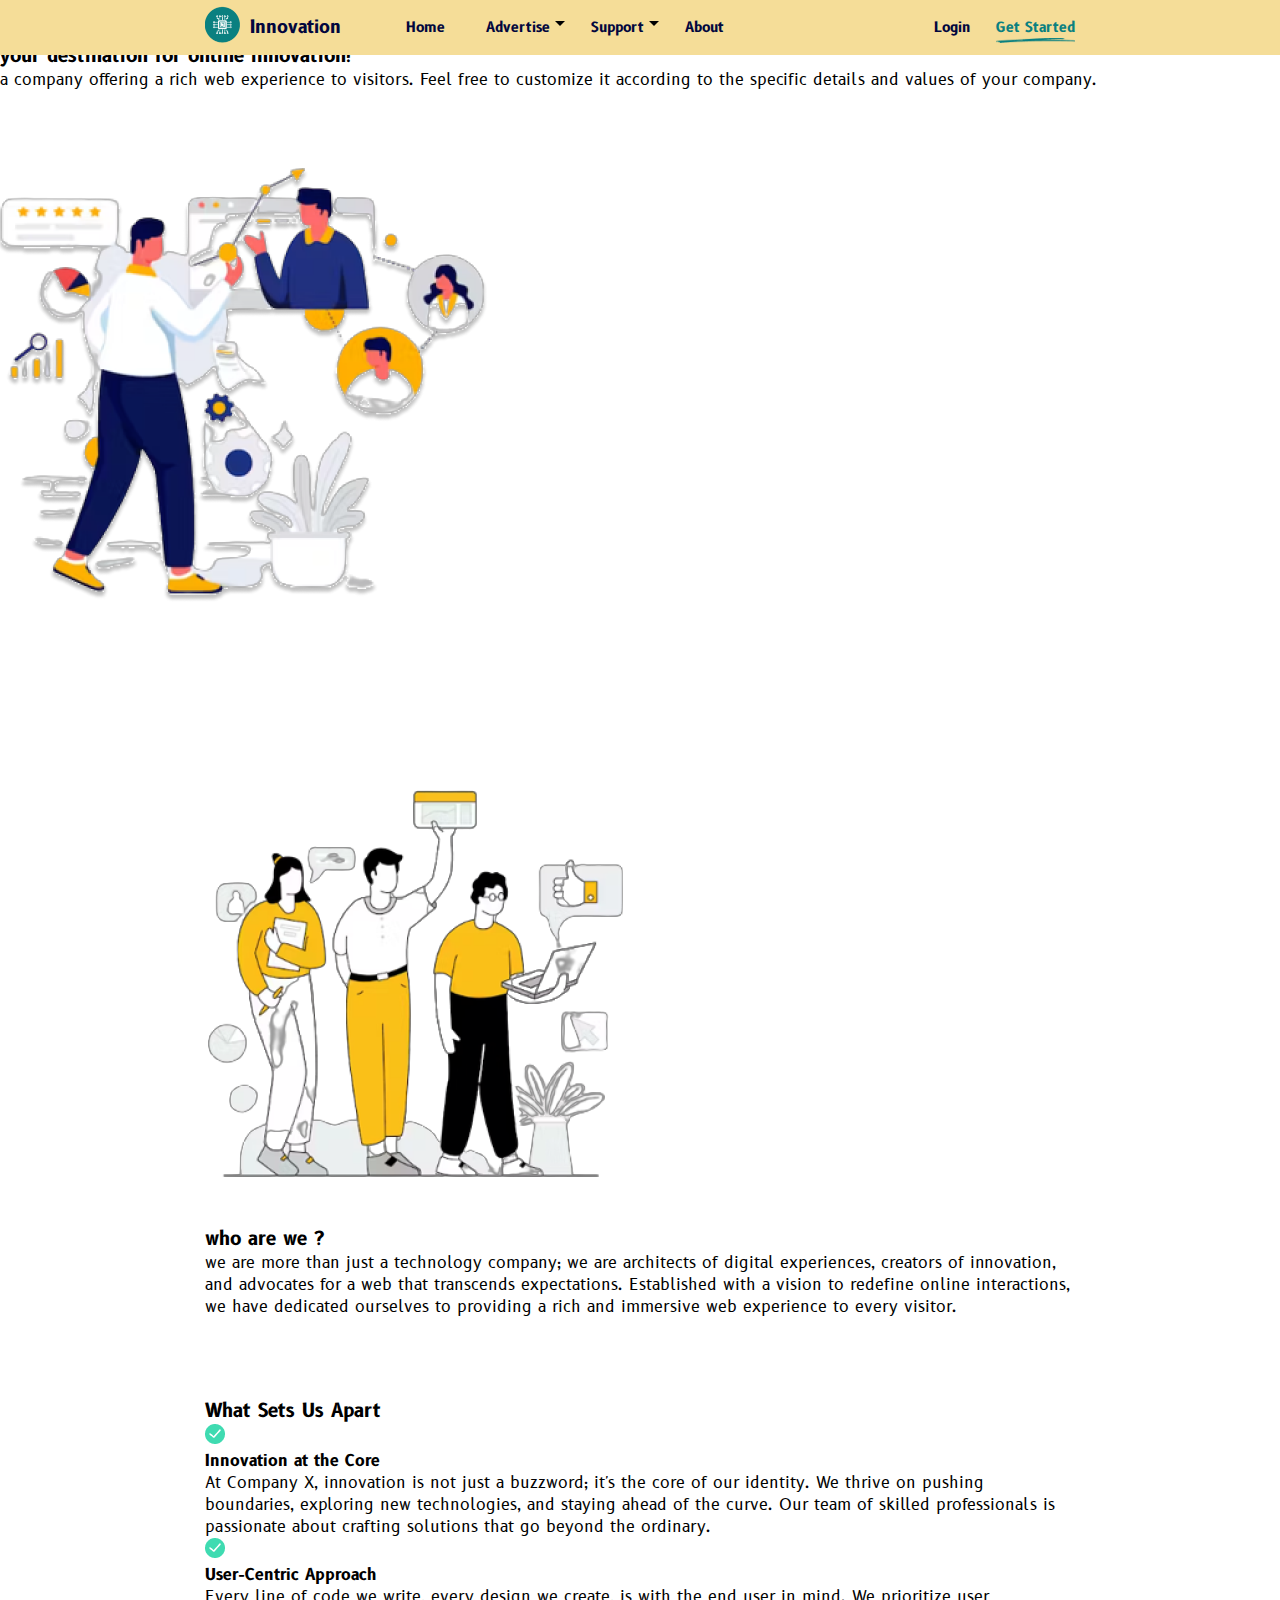
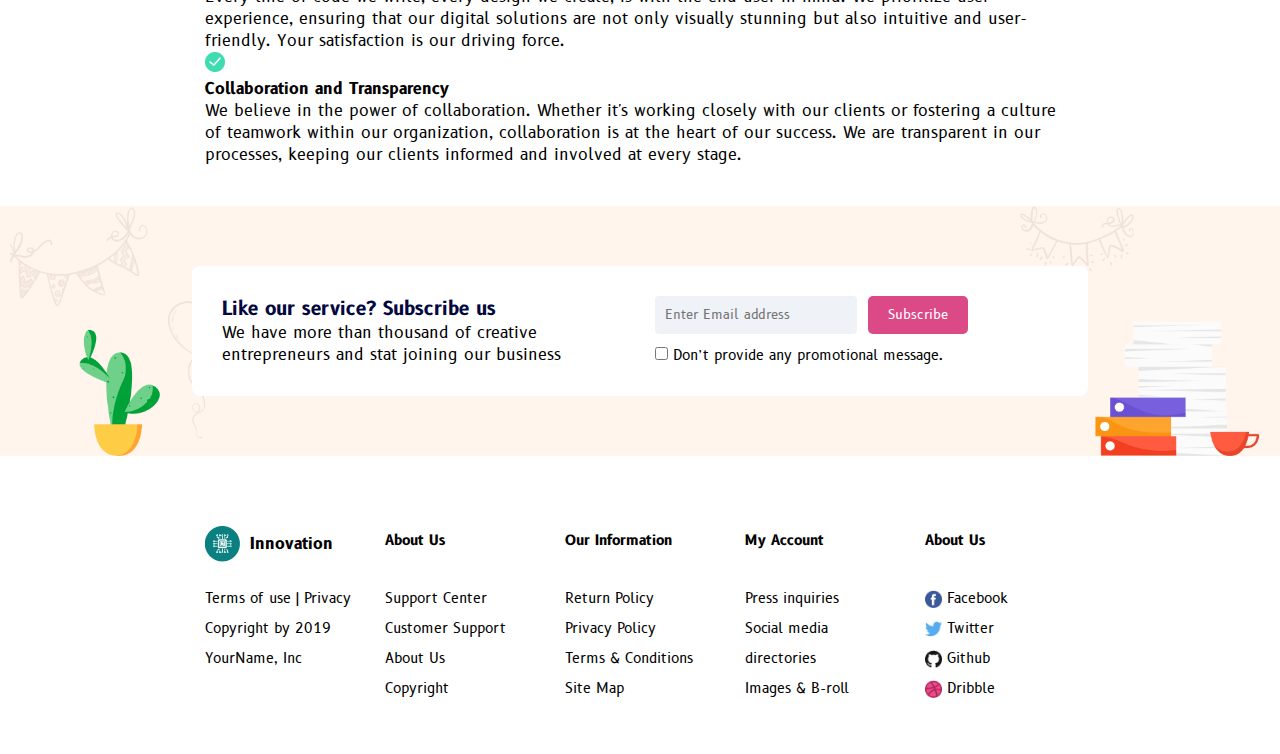
==== about/about.html @ 3957a02c "second commit" ====
<!DOCTYPE html>
<html lang="en">
<head>
    <meta charset="UTF-8">
    <meta name="viewport" content="width=device-width, initial-scale=1.0">
    <meta name="description" content="A service agency with customer satisfaction">
    <title>About Page</title>

    <link rel="shortcut icon" href="./images/logo.png" type="image/x-icon" />
    <link rel="stylesheet" href="./About.css" />
    
    <!-- file of repetitive propertises  -->
    <link rel="stylesheet" href="../main.css" />

</head>
<body>
  <header class="header">
    <nav class="navbar">
      <a href="../index.html" class="logo">
        <img src="../images/logo.png" alt="logo" />
      </a>
      <a href="../index.html" class="logo-title">Innovation</a>
      <ul>
        <li><a href="../index.html">Home</a></li>
        <li><a href="../advertise/advertise.html">Advertise</a></li>
        <li><a href="../support/support.html">Support</a></li>
        <li><a href="../about/about.html">About</a></li>
      </ul>
    </nav>
    <div class="buttons">
      <a href="../index.html">Login</a>
      <a href="../index.html"
        >Get Started <img src="../images/line.png" alt="line" class="line" />
      </a>
    </div>
  </header>
    <!-- Hero section -->
    <section class="hero">
        <div class="left">
            <h1>Welcome to <span>Innovations</span></h1>
            <h3>your destination for online innovation!</h3>
            <p>a company offering a rich web experience to visitors. Feel free to customize it according to the specific details and values of your company.</p>
        </div>
        <div class="right">
            <img src="../about/about-images/background-1.png" alt="hero image">
        </div>
    </section>
    
    <!-- who are we section -->
    <section class="about main-pad">
            <img src="../about/about-images/background-2.png" alt="about us">
            <div class="right">
                <h3>who  are we ?</h3>
                <p> we are more than just a technology company; we are architects of digital experiences, creators of innovation, and advocates for a web that transcends expectations. Established with a vision to redefine online interactions, we have dedicated ourselves to providing a rich and immersive web experience to every visitor.</p>
            </div>
    </section>

    <!-- What Sets Us Apart -->
    <section class="sets main-pad">
        <h3>What Sets Us Apart</h3>
        <div class="row">
            <img src="../images/check.png" alt="check icon">
            <div>
                <h4>Innovation at the Core</h4>
                 <p>At Company X, innovation is not just a buzzword; it's the core of our identity. We thrive on pushing boundaries, exploring new technologies, and staying ahead of the curve. Our team of skilled professionals is passionate about crafting solutions that go beyond the ordinary.</p>
            </div>
        </div>

        <div class="row">
            <img src="../images/check.png" alt="check icon">
            <div>
                <h4>User-Centric Approach</h4>
                 <p>Every line of code we write, every design we create, is with the end user in mind. We prioritize user experience, ensuring that our digital solutions are not only visually stunning but also intuitive and user-friendly. Your satisfaction is our driving force.</p>
            </div>
        </div>

        <div class="row">
            <img src="../images/check.png" alt="check icon">
            <div>
                <h4>Collaboration and Transparency</h4>
                 <p>We believe in the power of collaboration. Whether it's working closely with our clients or fostering a culture of teamwork within our organization, collaboration is at the heart of our success. We are transparent in our processes, keeping our clients informed and involved at every stage.</p>
            </div>
        </div>
</section>

<!-- Subscription section -->
<section class="subscription">
  <div class="sub-content">
    <div class="left">
      <h3>Like our service? Subscribe us</h3>
      <p>
        We have more than thousand of creative entrepreneurs and stat
        joining our business
      </p>
    </div>
    <div class="right">
      <form>
        <input type="text" placeholder="Enter Email address" class="email">
        <button>Subscribe</button><br>
        <input type="checkbox" /><span>Don’t provide any promotional message.</span>
      </form>
    </div>
  </div>
</section>

<!-- footer -->
<footer>
  <div class="container team">
      <div class="col-1">
        <a href="./index.html"><img src="../images/logo.png" alt="logo" class="logo"/>Innovation</a>
        <a href="./index.html">Terms of use | Privacy</a>
        <a href="./index.html">Copyright by 2019 YourName, Inc</a>
      </div>

      <div class="col-2">
        <h4>About Us</h4>
        <a href="./index.html">Support Center</a>
          <a href="./index.html">Customer Support</a>
          <a href="./index.html">About Us</a>
        <a href="./index.html">Copyright</a>
      </div>
      
      <div class="col-3">
        <h4>Our Information</h4>
        <a href="./index.html">Return Policy </a>
        <a href="./index.html">Privacy Policy</a>
        <a href="./index.html">Terms & Conditions</a>
        <a href="./index.html">Site Map</a>
      </div>

      <div class="col-4">
        <h4>My Account</h4>
        <a href="./index.html">Press inquiries</a>
          <a href="./index.html">Social media</a>
          <a href="./index.html">directories</a>
        <a href="./index.html">Images & B-roll</a>
      </div>

      <div class="col-5">
        <h4>About Us</h4>
        <a href="./index.html"><img src="../images/facebook.png" alt="facebook">Facebook</a>
        <a href="./index.html"><img src="../images/twitter.png" alt="twitter">Twitter</a>
        <a href="./index.html"><img src="../images/github.png" alt="facebook">Github</a>
        <a href="./index.html"><img src="../images/dribble-1.png" alt="facebook">Dribble</a>
      </div>
  </div>
</footer>
</body>
</html>
---- main.css ----
@import url('https://fonts.googleapis.com/css2?family=B612:wght@400;700&family=Poppins:ital,wght@0,400;0,500;0,600;0,900;1,800&display=swap');
*{
    margin: 0;
    padding: 0;
    box-sizing: border-box;
    font-family: B612;
    scroll-behavior: smooth;
}

:root{
    --background-color-1: #F5DD98;
    --background-color-2: #FFF5ED;
    --heading-color: #02073E;
    --text-color: #343D48;
    --second-color: #0A8080;
}
a{
    text-decoration: none;
}
li{
    list-style: none;
}
.main-pad{
    padding: 40px 16%;
}
.team{
    padding: 70px 16% 50px;
}
header{
    width: 100%;
    display: flex;
    justify-content: space-between;
    align-items: center;
    padding: 5px 16%;
    background-color: var(--background-color-1);
    position: fixed;
    z-index: 1000;
}
header a{
    color: var(--heading-color);
    font-size: 14px;
    font-weight: 600;
}
.navbar{
    display: flex;
    align-items: center;
    justify-content: flex-start;
}
.logo{
    width: 35px;
}
.logo img{
    width: 100%;
}
.logo-title{
    font-size: 18px;
    font-weight: 600;
    padding: 0 30px 0 10px;
}
.navbar ul{
    padding-right: 20px;
}
.navbar ul li{
    display: inline-block;
    padding-left: 35px;
    position: relative;
} 
.navbar ul li:nth-child(2)::after, .navbar ul li:nth-child(3)::after{
    content: "";
    position: absolute;
    top: 5px;
    right: -15px;
    border-width: 5px;
    border-style: solid;
    border-color: #000 transparent transparent;
}
.navbar ul li a:hover, .buttons a:first-child:hover{
    color: var(--second-color);
}
.buttons a:nth-child(2){
    margin-left: 20px;
    color: var(--second-color);
    position: relative;
}
.buttons a .line{
    content: "";
    position: absolute;
    width: 100%;
    bottom: -6px;
    left: 0;
}

/* -- Subscription section -- */
.subscription{
    padding: 50px 0;
    background-image: url(./images/banner-1.png);
    background-color: var(--background-color-2);
    background-repeat: no-repeat;
    background-size: contain;
    background-position: center;
}
.sub-content{
    display: flex;
    justify-content: space-between;
    gap: 30px;
    background-color: #fff;
    border-radius: 8px;
    margin: 10px 15%;
    padding:30px;
}
.sub-content .left{
    flex-basis: 50%;
}
.sub-content .left h3{
    color: var(--heading-color);
}
.sub-content .right{
    flex-basis: 50%;
    align-self: center;
}
.subscription .right form .email{
    width: 50%;
    padding: 10px;
    background-color: #EFF3F7;
    border: none;
    outline: none;
    border-radius: 4px;
}
.subscription .right button{
    padding: 10px 20px;
    color: #fff;
    background-color:#DB4A87;
    border: none;
    border-radius: 5px;
    margin-left: 5px;
    margin-bottom: 10px;
} 
.subscription .right span{
    font-size: 14px;
    margin-left: 5px;
}

/* -- footer -- */
footer .container{
    display: flex;
    justify-content: space-between;
    align-items: flex-start;
    gap: 30px;
    font-size: 14px;
    line-height: 30px;
}
footer .col-1, .col-2, .col-3, .col-4, .col-5{
    width: 20%;
}
footer .container a{
    display: block;
    color: #000;
}
footer .container .col-1 a:first-child{
    display: flex;
    align-items: center;
    font-size: 16px;
    font-weight: 600;
    margin-top: -2px;
    padding-bottom: 20px;
}
footer .container .logo{
    padding-right: 10px;
    width: 45px;
}
footer .container h4{
    padding-bottom: 28px;
}
footer .container .col-5 a{
    display: flex;
    align-items: center;
}
footer .container .col-5 a img{
    padding-right: 5px;
    width: 22px;
}
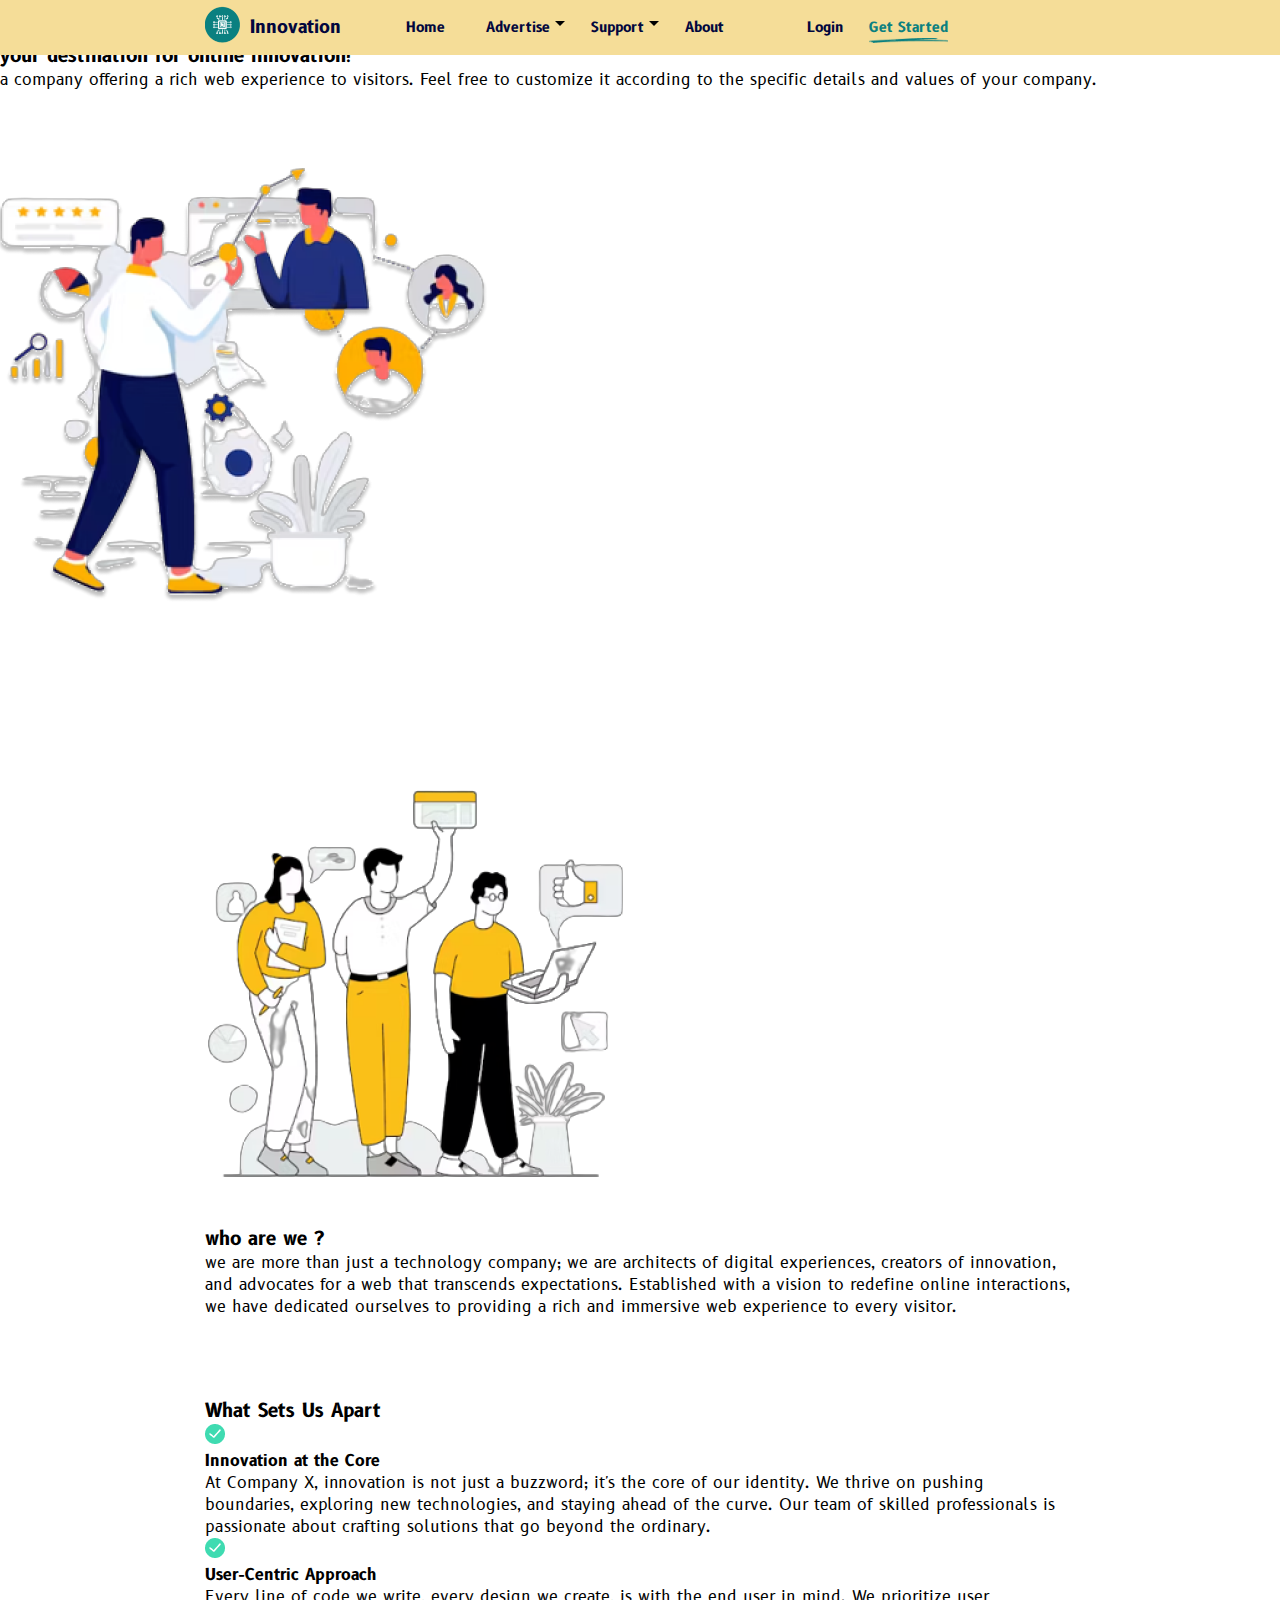
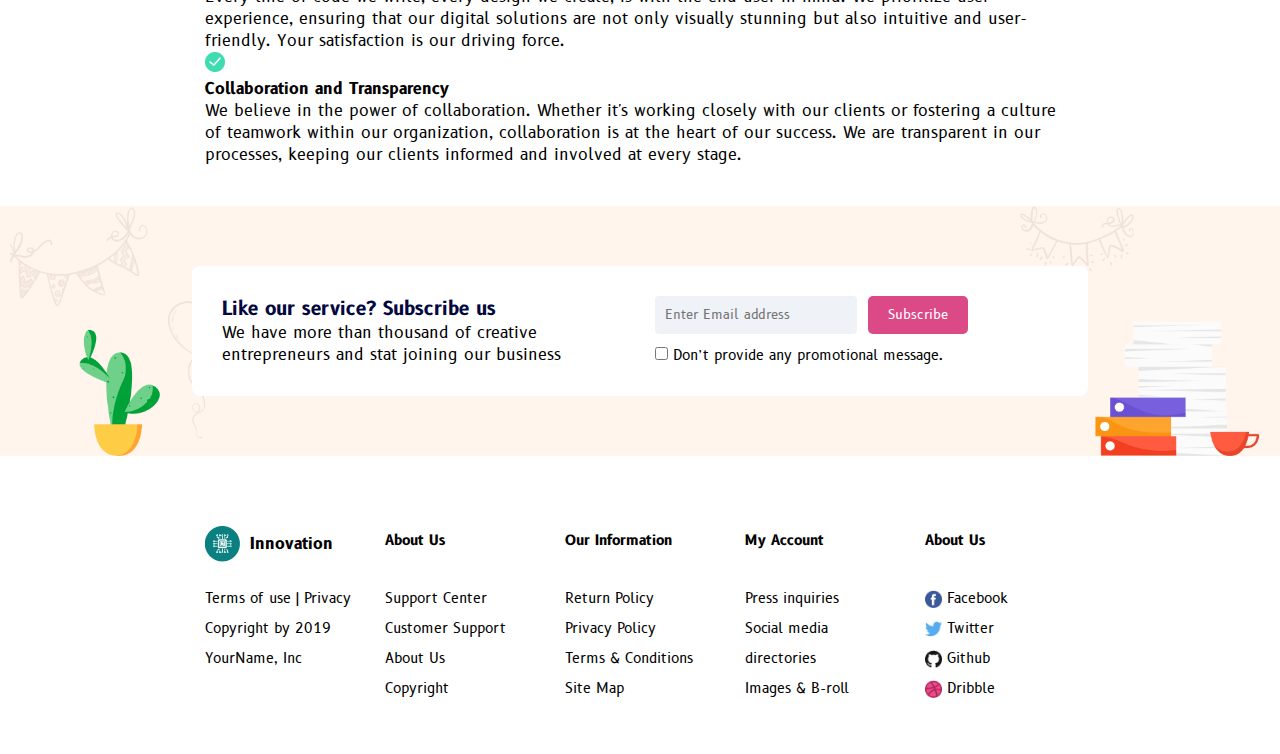
==== commit 453b037f: "login page task" ====
--- a/about/about.html
+++ b/about/about.html
@@ -6,7 +6,7 @@
     <meta name="description" content="A service agency with customer satisfaction">
     <title>About Page</title>
 
-    <link rel="shortcut icon" href="./images/logo.png" type="image/x-icon" />
+    <link rel="shortcut icon" href="../images/logo.png" type="image/x-icon" />
     <link rel="stylesheet" href="./About.css" />
     
     <!-- file of repetitive propertises  -->
@@ -28,11 +28,14 @@
       </ul>
     </nav>
     <div class="buttons">
-      <a href="../index.html">Login</a>
+      <a href="../login/login.html">Login</a>
       <a href="../index.html"
         >Get Started <img src="../images/line.png" alt="line" class="line" />
       </a>
     </div>
+    <!-- menu icon -->
+    <a href="../index.html"><img src="../images/menu.png" alt="menu" class="menu"></a>
+    <a href="../index.html"><img src="../images/close.png" alt="close"  class="close"></a>
   </header>
     <!-- Hero section -->
     <section class="hero">
@@ -107,41 +110,41 @@
 <footer>
   <div class="container team">
       <div class="col-1">
-        <a href="./index.html"><img src="../images/logo.png" alt="logo" class="logo"/>Innovation</a>
-        <a href="./index.html">Terms of use | Privacy</a>
-        <a href="./index.html">Copyright by 2019 YourName, Inc</a>
+        <a href="../index.html"><img src="../images/logo.png" alt="logo" class="logo"/>Innovation</a>
+        <a href="../index.html">Terms of use | Privacy</a>
+        <a href="../index.html">Copyright by 2019 YourName, Inc</a>
       </div>
 
       <div class="col-2">
         <h4>About Us</h4>
-        <a href="./index.html">Support Center</a>
-          <a href="./index.html">Customer Support</a>
-          <a href="./index.html">About Us</a>
-        <a href="./index.html">Copyright</a>
+        <a href="../index.html">Support Center</a>
+          <a href="../index.html">Customer Support</a>
+          <a href="../index.html">About Us</a>
+        <a href="../index.html">Copyright</a>
       </div>
       
       <div class="col-3">
         <h4>Our Information</h4>
-        <a href="./index.html">Return Policy </a>
-        <a href="./index.html">Privacy Policy</a>
-        <a href="./index.html">Terms & Conditions</a>
-        <a href="./index.html">Site Map</a>
+        <a href="../index.html">Return Policy </a>
+        <a href="../index.html">Privacy Policy</a>
+        <a href="../index.html">Terms & Conditions</a>
+        <a href="../index.html">Site Map</a>
       </div>
 
       <div class="col-4">
         <h4>My Account</h4>
-        <a href="./index.html">Press inquiries</a>
-          <a href="./index.html">Social media</a>
-          <a href="./index.html">directories</a>
-        <a href="./index.html">Images & B-roll</a>
+        <a href="../index.html">Press inquiries</a>
+          <a href="../index.html">Social media</a>
+          <a href="../index.html">directories</a>
+        <a href="../index.html">Images & B-roll</a>
       </div>
 
       <div class="col-5">
         <h4>About Us</h4>
-        <a href="./index.html"><img src="../images/facebook.png" alt="facebook">Facebook</a>
-        <a href="./index.html"><img src="../images/twitter.png" alt="twitter">Twitter</a>
-        <a href="./index.html"><img src="../images/github.png" alt="facebook">Github</a>
-        <a href="./index.html"><img src="../images/dribble-1.png" alt="facebook">Dribble</a>
+        <a href="../index.html"><img src="../images/facebook.png" alt="facebook">Facebook</a>
+        <a href="../index.html"><img src="../images/twitter.png" alt="twitter">Twitter</a>
+        <a href="../index.html"><img src="../images/github.png" alt="facebook">Github</a>
+        <a href="../index.html"><img src="../images/dribble-1.png" alt="facebook">Dribble</a>
       </div>
   </div>
 </footer>
--- a/main.css
+++ b/main.css
@@ -11,7 +11,6 @@
     --background-color-1: #F5DD98;
     --background-color-2: #FFF5ED;
     --heading-color: #02073E;
-    --text-color: #343D48;
     --second-color: #0A8080;
 }
 a{
@@ -89,6 +88,9 @@
     bottom: -6px;
     left: 0;
 }
+.menu, .close{
+    display: none;
+}
 
 /* -- Subscription section -- */
 .subscription{
@@ -134,7 +136,11 @@
     border-radius: 5px;
     margin-left: 5px;
     margin-bottom: 10px;
+    cursor: pointer;
 } 
+.subscription .right button:hover{
+    background-color:#bf2b69;
+}
 .subscription .right span{
     font-size: 14px;
     margin-left: 5px;
@@ -178,4 +184,21 @@
 footer .container .col-5 a img{
     padding-right: 5px;
     width: 22px;
+}
+/* -- Media queries -- */
+@media only screen and (max-width: 768px) {
+    header{
+        padding: 5px 4%; 
+    }
+    .navbar ul, .buttons, .close{
+        display: none;
+    }
+    .menu, .close{width: 30px;}
+    .menu{
+        display: block;
+        width: 30px;
+        position: absolute;
+        right: 20px;
+        top : 15px
+    }
 }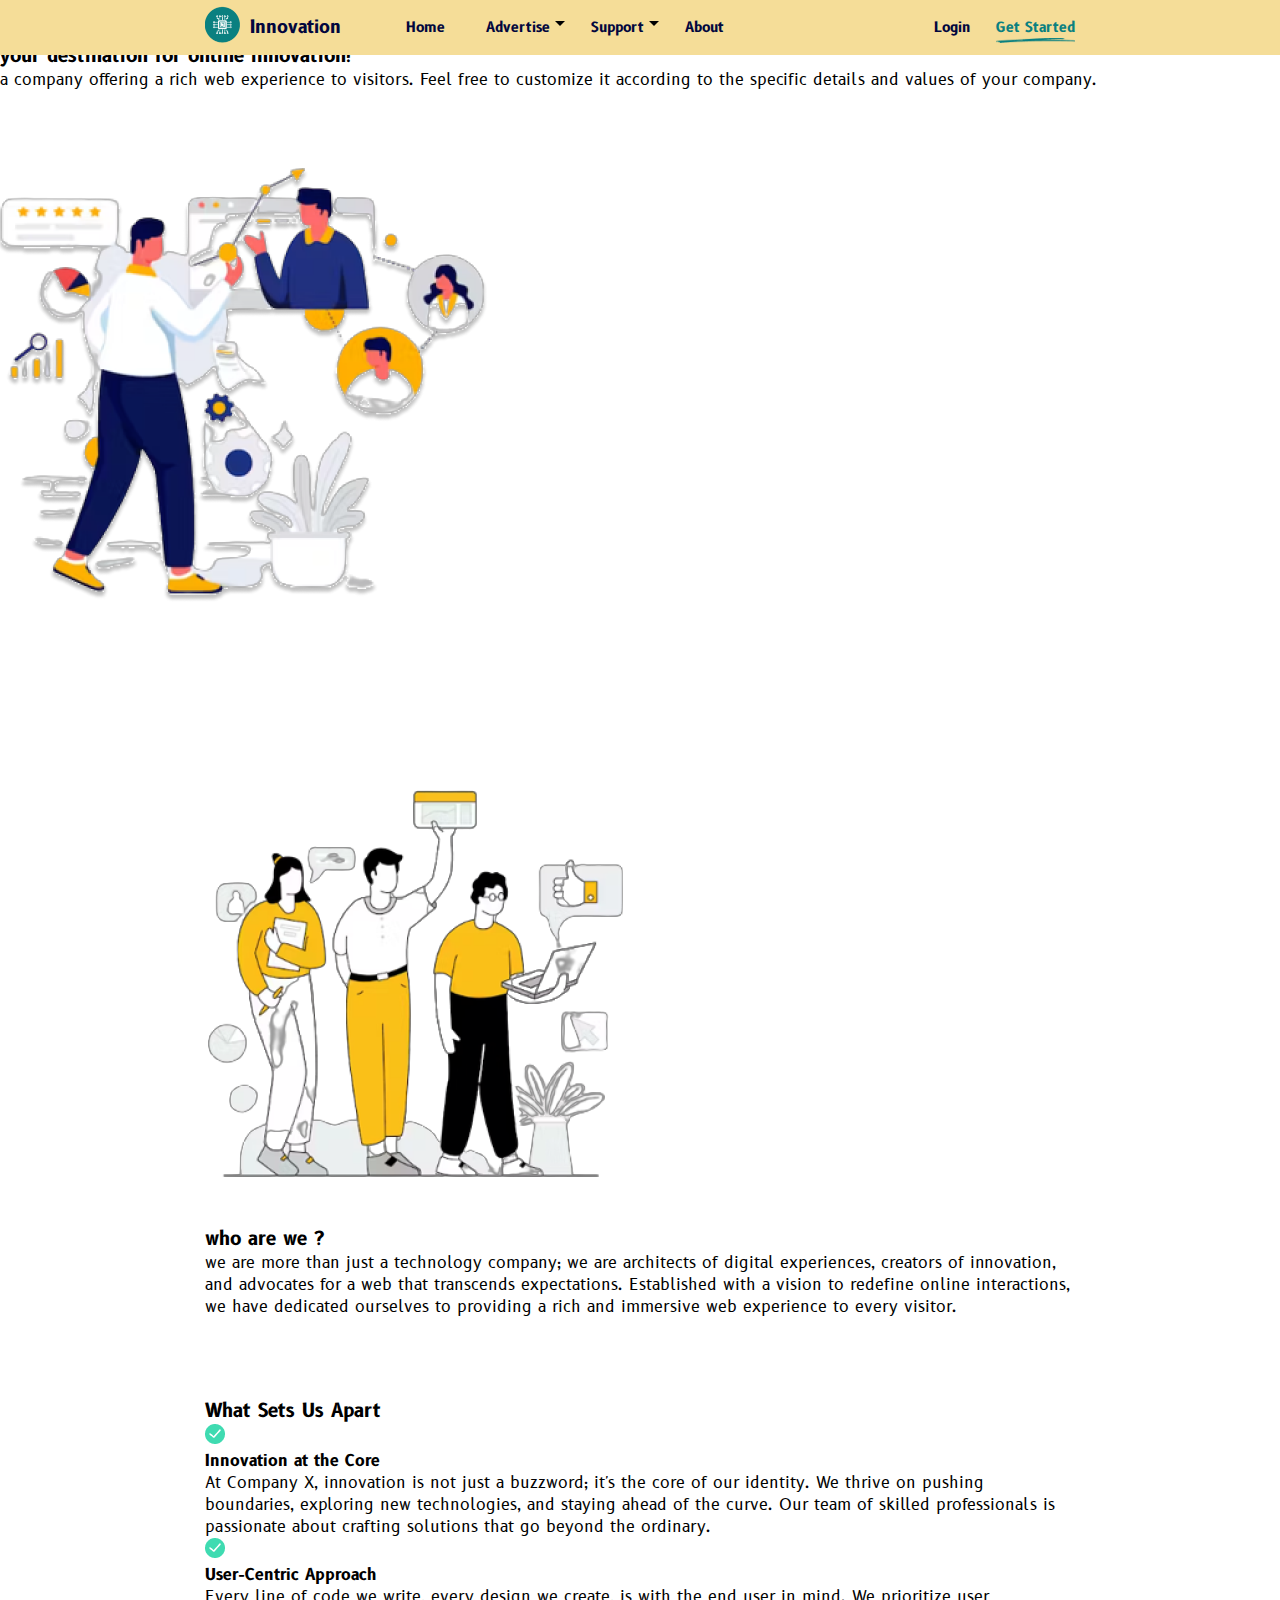
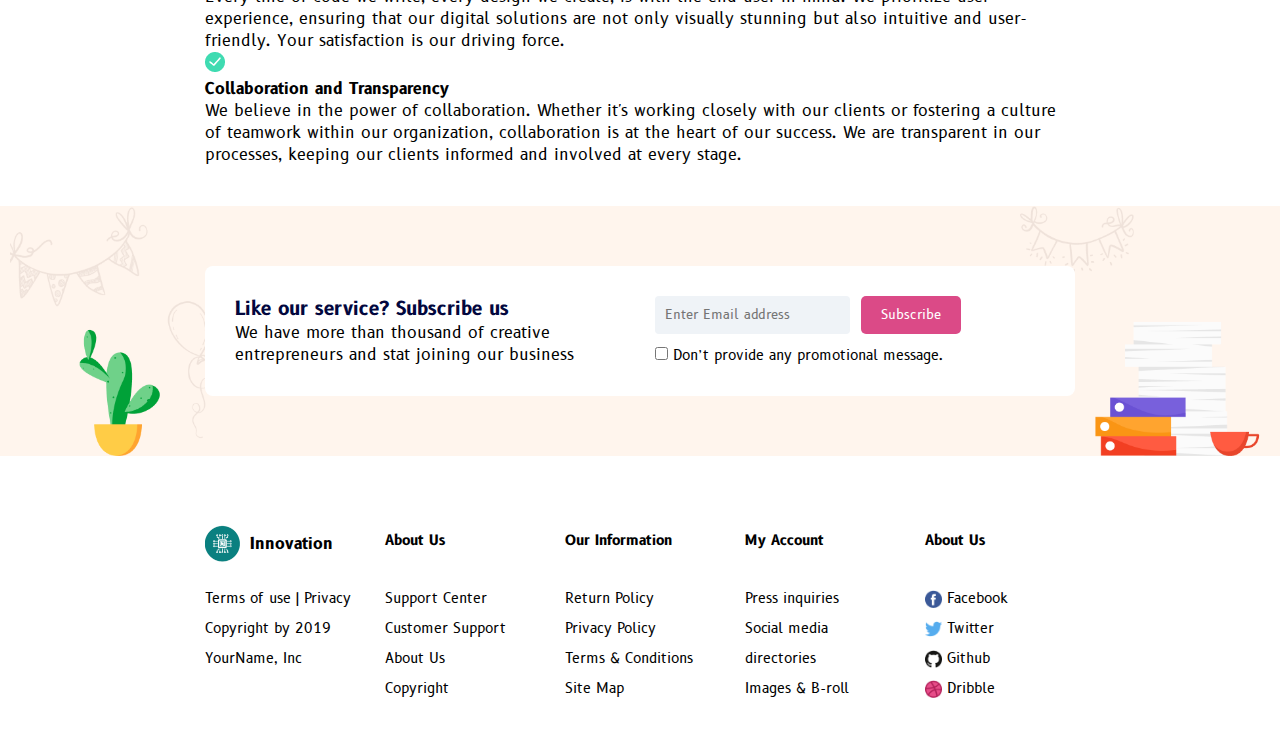
==== commit 489f36ed: "Done with Login task" ====
--- a/about/about.html
+++ b/about/about.html
@@ -33,9 +33,6 @@
         >Get Started <img src="../images/line.png" alt="line" class="line" />
       </a>
     </div>
-    <!-- menu icon -->
-    <a href="../index.html"><img src="../images/menu.png" alt="menu" class="menu"></a>
-    <a href="../index.html"><img src="../images/close.png" alt="close"  class="close"></a>
   </header>
     <!-- Hero section -->
     <section class="hero">
--- a/main.css
+++ b/main.css
@@ -90,6 +90,7 @@
 }
 .menu, .close{
     display: none;
+    visibility: hidden;
 }
 
 /* -- Subscription section -- */
@@ -107,7 +108,7 @@
     gap: 30px;
     background-color: #fff;
     border-radius: 8px;
-    margin: 10px 15%;
+    margin: 10px 16%;
     padding:30px;
 }
 .sub-content .left{
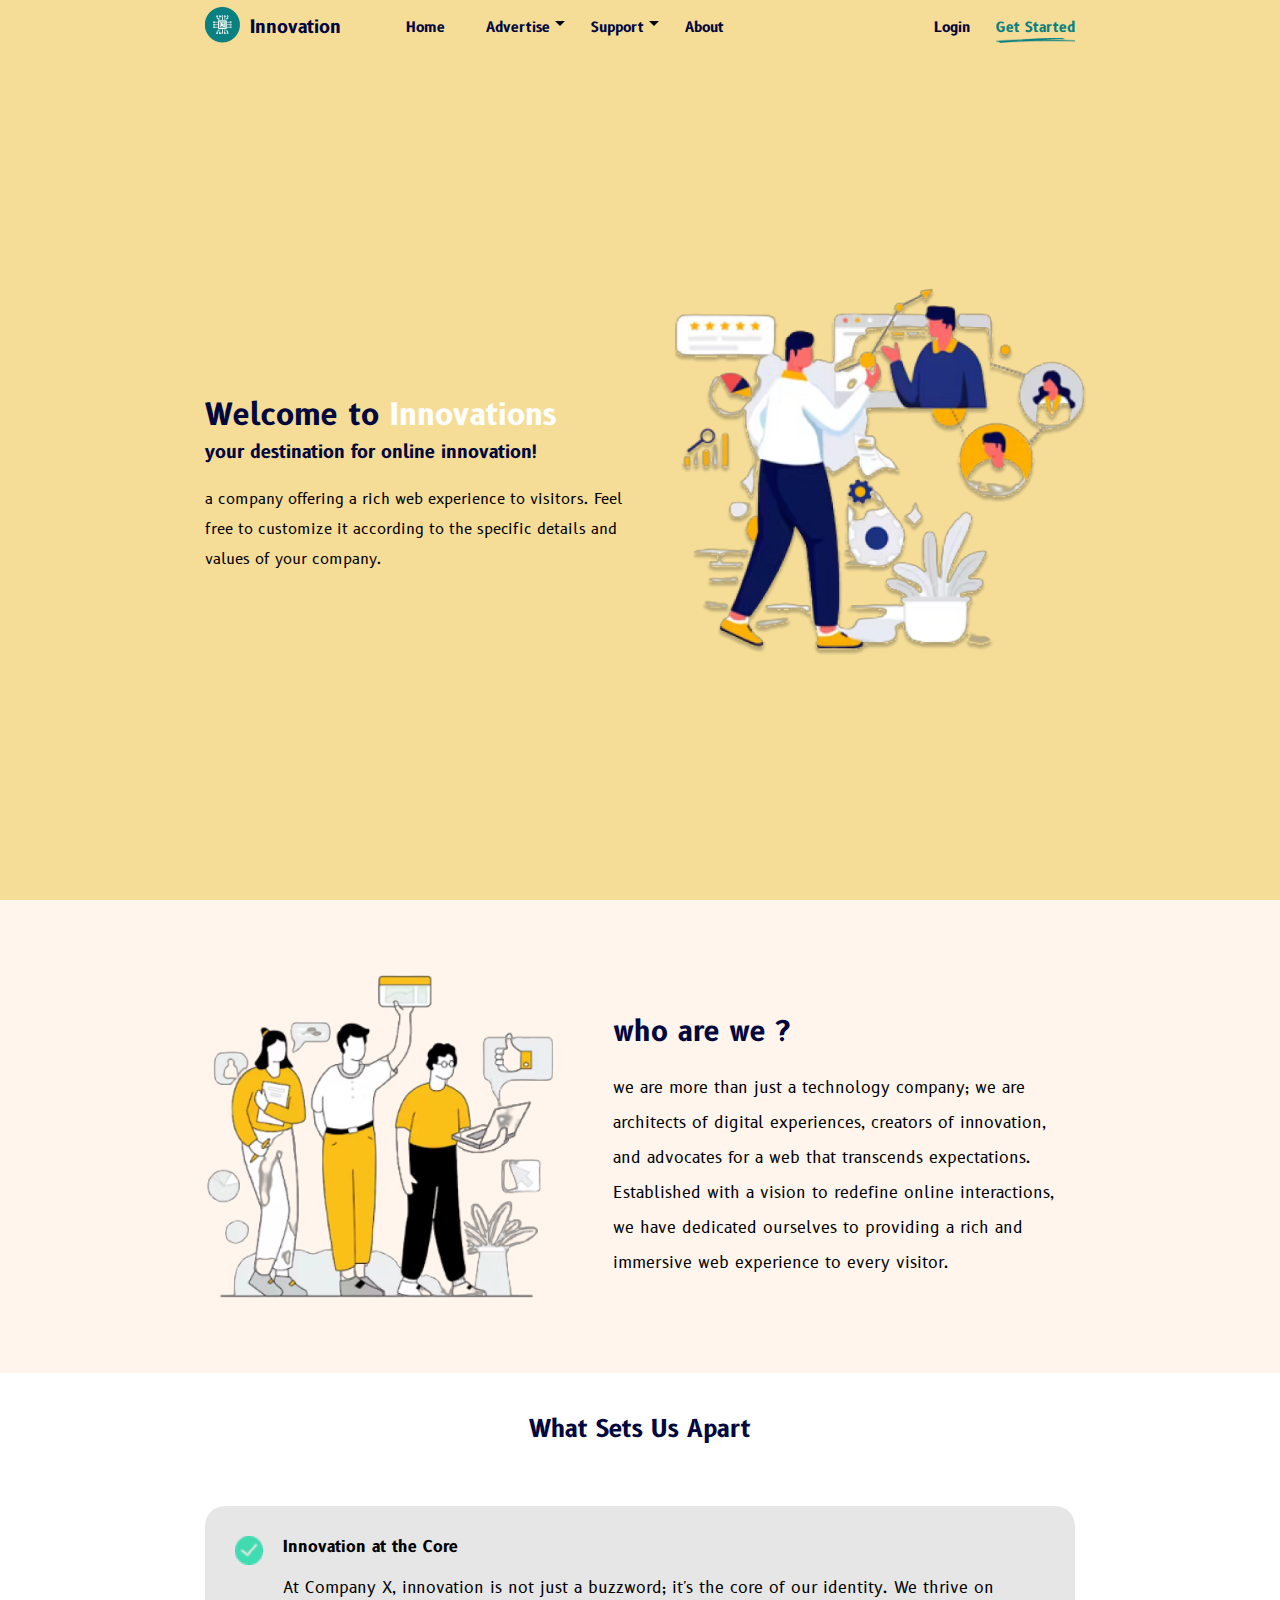
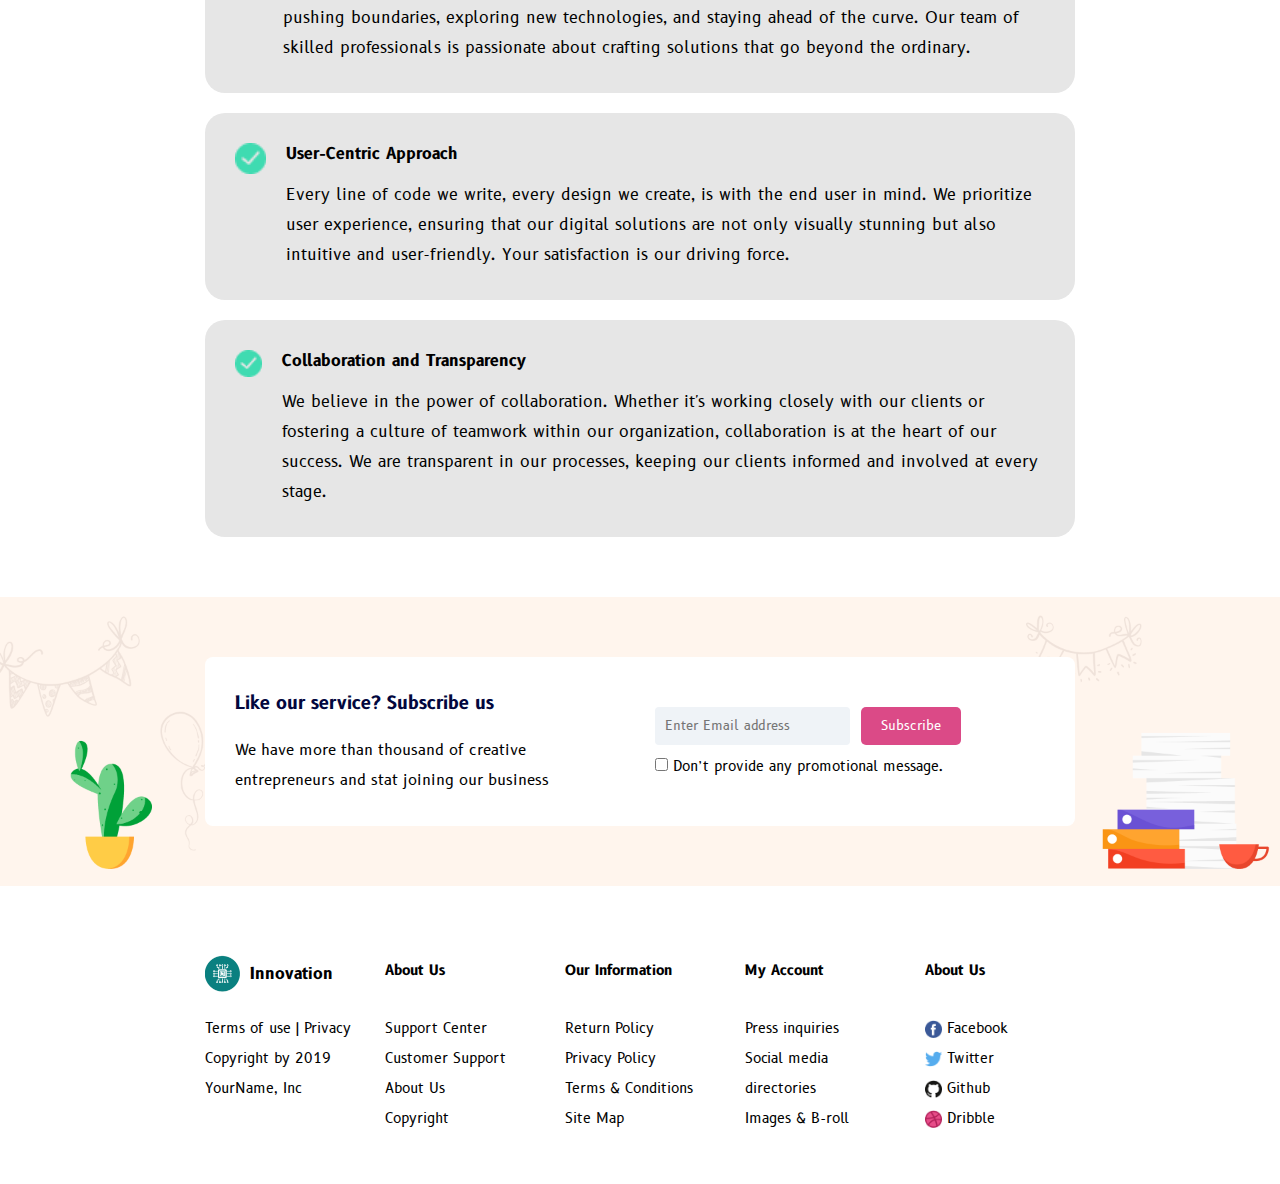
==== commit a1d2f5bc: "refactoring code" ====
--- a/about/about.html
+++ b/about/about.html
@@ -7,7 +7,7 @@
     <title>About Page</title>
 
     <link rel="shortcut icon" href="../images/logo.png" type="image/x-icon" />
-    <link rel="stylesheet" href="./About.css" />
+    <link rel="stylesheet" href="./about.css" />
     
     <!-- file of repetitive propertises  -->
     <link rel="stylesheet" href="../main.css" />
--- a/about/about.css
+++ b/about/about.css
@@ -0,0 +1,93 @@
+/*-- Hero section --*/
+.hero{
+    display: flex;
+    align-items: center;
+    height: 100vh;
+    gap: 35px;
+    background-color: var(--background-color-1);
+    padding: 70px 16% 0;
+}
+.main-pad{
+    padding: 40px 16%;
+}
+.left{
+    flex-basis: 50%;
+}
+.right{
+    flex-basis: 34%;
+}
+.right img{
+    width: 100%;
+}
+
+.left h1{
+    font-size: 30px;
+    color: var(--heading-color);
+    font-weight: 600;
+}
+.left span{
+    color: #fff;
+}
+.left h3{
+    font-size: 18px;
+    color: var(--heading-color);
+    margin-top: 4px;
+    margin-bottom: 20px;
+}
+.left p{
+    font-size: 15px;
+    line-height: 30px;
+}
+.right img{
+    width: 140%;
+}
+
+/*-- who are we section --*/
+.about{
+    background-color: var(--background-color-2);
+    display: flex;
+    align-items: center;
+    justify-content: center;
+}
+.about img{
+    width: 40%;
+}
+.about .right{
+    flex-basis: 60%;
+    margin-top: 20px;
+    margin-left: 60px;
+}
+.about .right h3{
+    font-size: 28px;
+    color: var(--heading-color);
+    margin-bottom: 20px;
+    font-weight: 600;
+}
+.about .right p{
+    line-height: 35px;
+}
+
+/*-- What Sets Us Apart --*/
+.sets h3{
+    font-size: 24px;
+    color: var(--heading-color);
+    font-weight: 600;
+    margin-bottom: 60px;
+    text-align: center;
+}
+.sets .row{
+    display: flex;
+    align-items: flex-start;
+    background-color: #E6E6E6;
+    padding: 30px;
+    border-radius: 20px;
+    margin-bottom: 20px;
+}
+.sets .row img{
+    width: 80px;
+    margin-right: 20px;
+}
+.sets .row p{
+    padding-top: 15px;
+    line-height: 30px;
+}
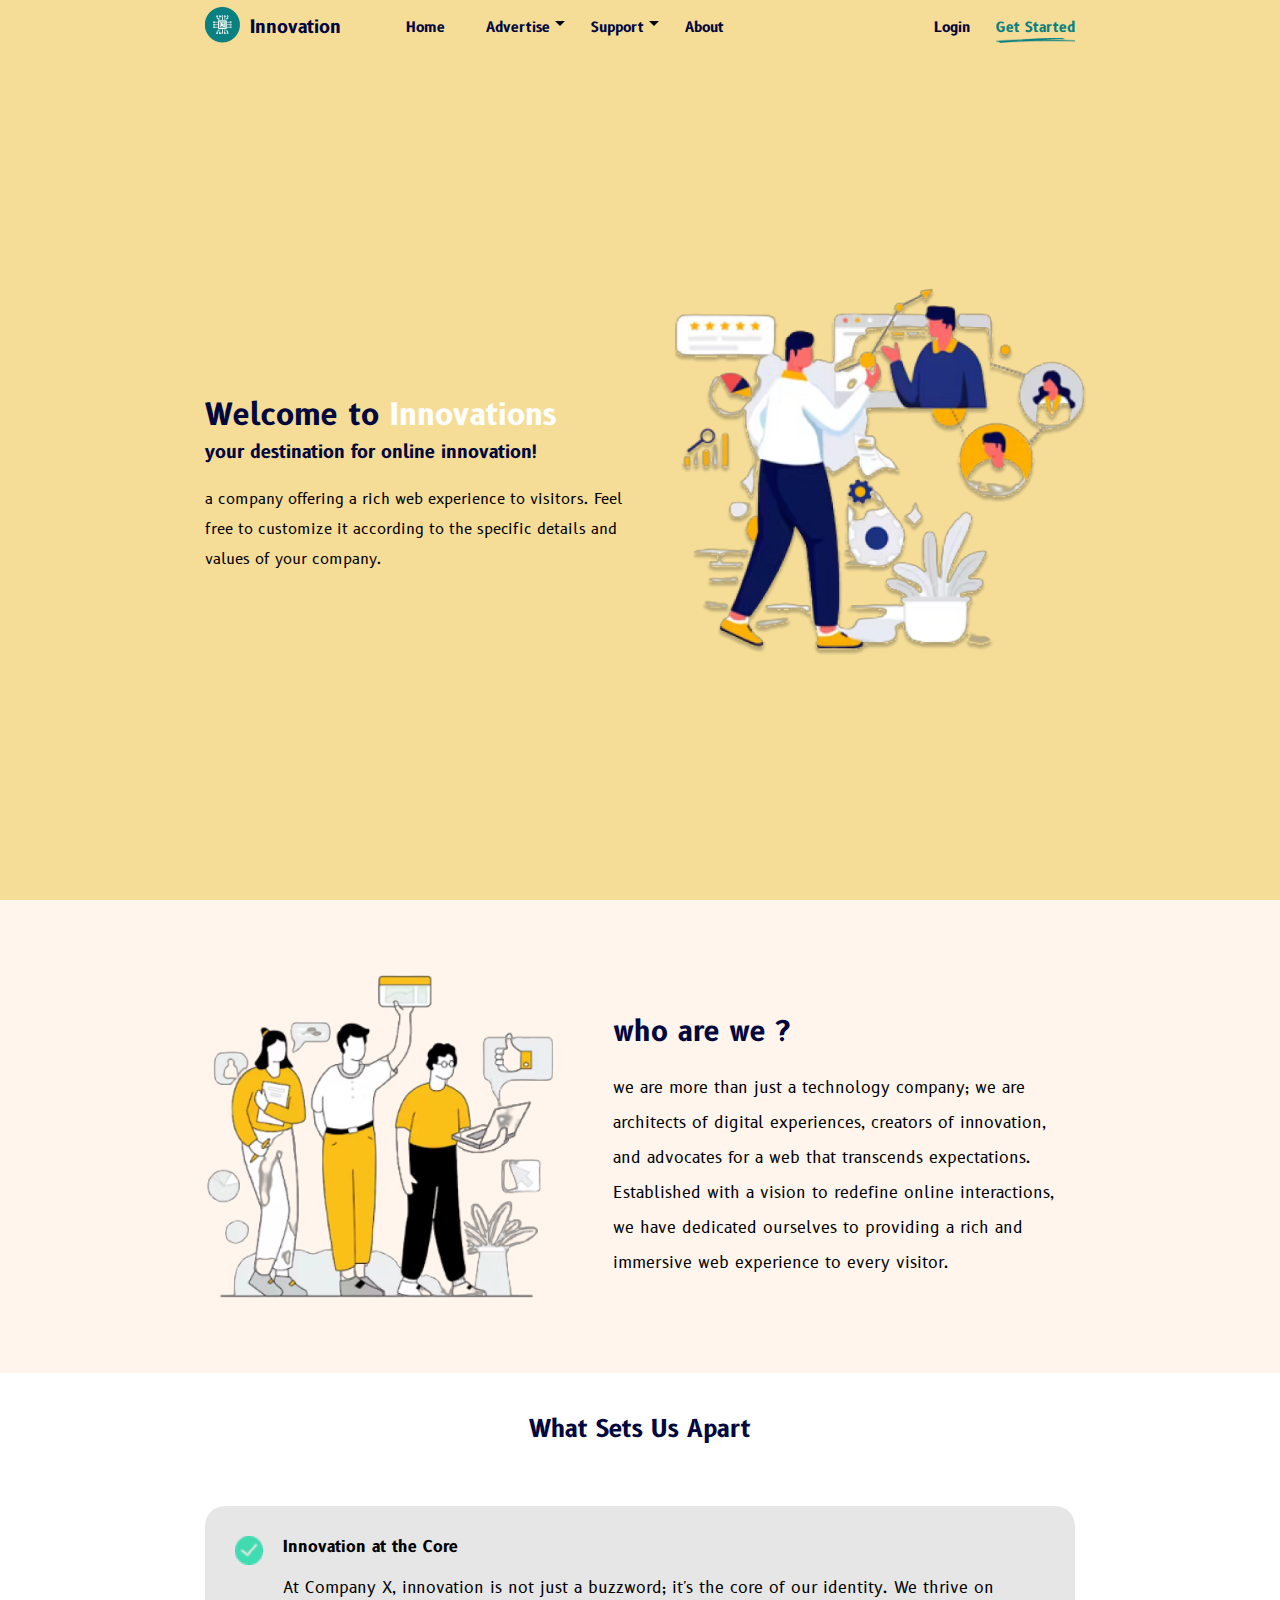
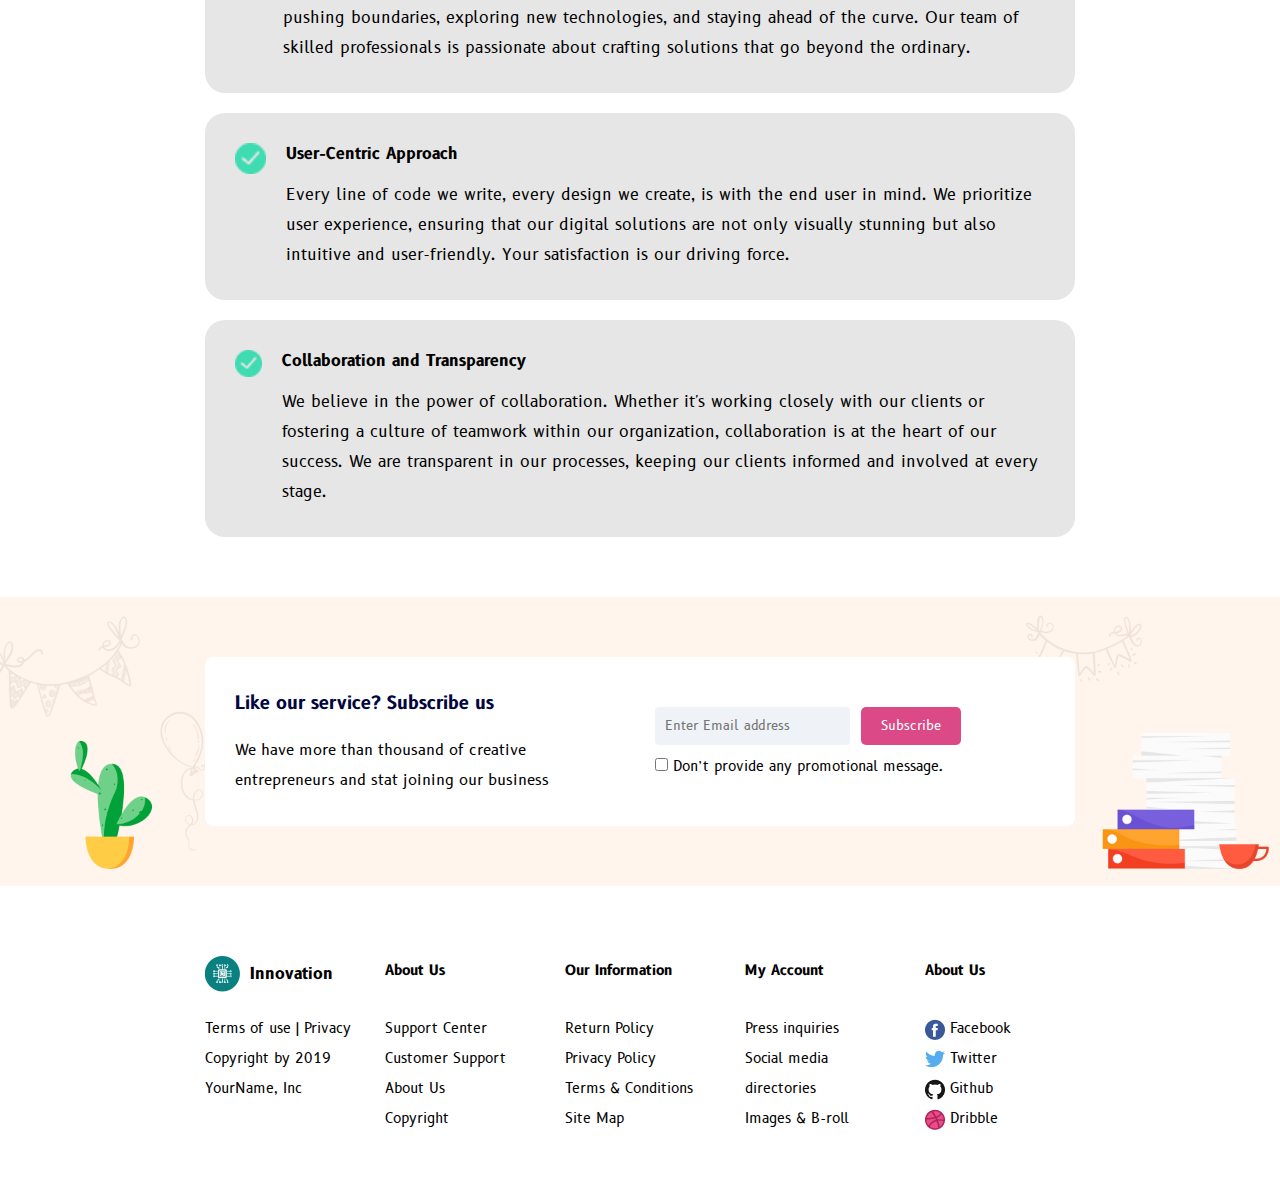
==== commit 65721172: "About refactoring code" ====
--- a/about/about.html
+++ b/about/about.html
@@ -6,18 +6,18 @@
     <meta name="description" content="A service agency with customer satisfaction">
     <title>About Page</title>
 
-    <link rel="shortcut icon" href="../images/logo.png" type="image/x-icon" />
-    <link rel="stylesheet" href="./about.css" />
+    <link rel="shortcut icon" href="../images/logo.webP" type="image/x-icon">
+    <link rel="stylesheet" href="./about.css">
     
     <!-- file of repetitive propertises  -->
-    <link rel="stylesheet" href="../main.css" />
+    <link rel="stylesheet" href="../main.css">
 
 </head>
 <body>
   <header class="header">
     <nav class="navbar">
       <a href="../index.html" class="logo">
-        <img src="../images/logo.png" alt="logo" />
+        <img src="../images/logo.webP" alt="logo">
       </a>
       <a href="../index.html" class="logo-title">Innovation</a>
       <ul>
@@ -29,9 +29,7 @@
     </nav>
     <div class="buttons">
       <a href="../login/login.html">Login</a>
-      <a href="../index.html"
-        >Get Started <img src="../images/line.png" alt="line" class="line" />
-      </a>
+      <a href="../index.html">Get Started <img src="../images/line.webP" alt="line" class="line"></a>
     </div>
   </header>
     <!-- Hero section -->
@@ -42,13 +40,13 @@
             <p>a company offering a rich web experience to visitors. Feel free to customize it according to the specific details and values of your company.</p>
         </div>
         <div class="right">
-            <img src="../about/about-images/background-1.png" alt="hero image">
+            <img src="../about/about-images/background-1.webP" alt="hero image">
         </div>
     </section>
     
     <!-- who are we section -->
     <section class="about main-pad">
-            <img src="../about/about-images/background-2.png" alt="about us">
+            <img src="../about/about-images/background-2.webP" alt="about us">
             <div class="right">
                 <h3>who  are we ?</h3>
                 <p> we are more than just a technology company; we are architects of digital experiences, creators of innovation, and advocates for a web that transcends expectations. Established with a vision to redefine online interactions, we have dedicated ourselves to providing a rich and immersive web experience to every visitor.</p>
@@ -59,7 +57,7 @@
     <section class="sets main-pad">
         <h3>What Sets Us Apart</h3>
         <div class="row">
-            <img src="../images/check.png" alt="check icon">
+            <img src="../images/check.webP" alt="check icon">
             <div>
                 <h4>Innovation at the Core</h4>
                  <p>At Company X, innovation is not just a buzzword; it's the core of our identity. We thrive on pushing boundaries, exploring new technologies, and staying ahead of the curve. Our team of skilled professionals is passionate about crafting solutions that go beyond the ordinary.</p>
@@ -67,7 +65,7 @@
         </div>
 
         <div class="row">
-            <img src="../images/check.png" alt="check icon">
+            <img src="../images/check.webP" alt="check icon">
             <div>
                 <h4>User-Centric Approach</h4>
                  <p>Every line of code we write, every design we create, is with the end user in mind. We prioritize user experience, ensuring that our digital solutions are not only visually stunning but also intuitive and user-friendly. Your satisfaction is our driving force.</p>
@@ -75,7 +73,7 @@
         </div>
 
         <div class="row">
-            <img src="../images/check.png" alt="check icon">
+            <img src="../images/check.webP" alt="check icon">
             <div>
                 <h4>Collaboration and Transparency</h4>
                  <p>We believe in the power of collaboration. Whether it's working closely with our clients or fostering a culture of teamwork within our organization, collaboration is at the heart of our success. We are transparent in our processes, keeping our clients informed and involved at every stage.</p>
@@ -97,7 +95,7 @@
       <form>
         <input type="text" placeholder="Enter Email address" class="email">
         <button>Subscribe</button><br>
-        <input type="checkbox" /><span>Don’t provide any promotional message.</span>
+        <input type="checkbox"><span>Don’t provide any promotional message.</span>
       </form>
     </div>
   </div>
@@ -107,7 +105,7 @@
 <footer>
   <div class="container team">
       <div class="col-1">
-        <a href="../index.html"><img src="../images/logo.png" alt="logo" class="logo"/>Innovation</a>
+        <a href="../index.html"><img src="../images/logo.webP" alt="logo" class="logo">Innovation</a>
         <a href="../index.html">Terms of use | Privacy</a>
         <a href="../index.html">Copyright by 2019 YourName, Inc</a>
       </div>
@@ -138,10 +136,10 @@
 
       <div class="col-5">
         <h4>About Us</h4>
-        <a href="../index.html"><img src="../images/facebook.png" alt="facebook">Facebook</a>
-        <a href="../index.html"><img src="../images/twitter.png" alt="twitter">Twitter</a>
-        <a href="../index.html"><img src="../images/github.png" alt="facebook">Github</a>
-        <a href="../index.html"><img src="../images/dribble-1.png" alt="facebook">Dribble</a>
+        <a href="../index.html"><img src="../images/facebook.webP" alt="facebook image">Facebook</a>
+        <a href="../index.html"><img src="../images/twitter.webP" alt="twitter image">Twitter</a>
+        <a href="../index.html"><img src="../images/github.webP" alt="facebook image">Github</a>
+        <a href="../index.html"><img src="../images/dribble-1.webP" alt="facebook image">Dribble</a>
       </div>
   </div>
 </footer>
--- a/main.css
+++ b/main.css
@@ -35,6 +35,7 @@
     position: fixed;
     z-index: 1000;
 }
+
 header a{
     color: var(--heading-color);
     font-size: 14px;
@@ -88,15 +89,14 @@
     bottom: -6px;
     left: 0;
 }
-.menu, .close{
+.meni-bar{
     display: none;
-    visibility: hidden;
 }
 
 /* -- Subscription section -- */
 .subscription{
     padding: 50px 0;
-    background-image: url(./images/banner-1.png);
+    background-image: url(./images/banner-1.webP);
     background-color: var(--background-color-2);
     background-repeat: no-repeat;
     background-size: contain;
@@ -184,22 +184,59 @@
 }
 footer .container .col-5 a img{
     padding-right: 5px;
-    width: 22px;
-}
+}
+
 /* -- Media queries -- */
 @media only screen and (max-width: 768px) {
+    .main-pad, .team{
+        padding: 40px 6%;
+    }
     header{
         padding: 5px 4%; 
     }
     .navbar ul, .buttons, .close{
         display: none;
     }
-    .menu, .close{width: 30px;}
-    .menu{
+    .meni-bar{
         display: block;
-        width: 30px;
-        position: absolute;
-        right: 20px;
-        top : 15px
-    }
-}+        background: transparent;
+        border: none;
+    }
+    /* -- Subscription section -- */
+    .subscription{
+        padding: 20px 0;
+        background-image: none;
+    }
+    .sub-content{
+        display: block;
+        margin: 10px 4%;
+        background-color: transparent;
+        padding: 0;
+    }
+    .sub-content .left h3{
+        font-size: 18px;
+    }
+    .sub-content .left p{
+        font-size: 14px;
+    }
+    .subscription .right form .email{
+        width: 86%;
+        padding-left: 15px;
+        font-size: 13px;
+    } 
+    .subscription .right button{
+        margin-top: 15px;
+        padding: 6px 10px;
+        font-size: 12px;
+    }
+    /* -- footer -- */
+    footer .container{
+        flex-wrap: wrap;
+    }
+    footer .col-1, .col-2, .col-3, .col-4, .col-5{
+        width: 100%;
+    }
+    footer .container h4{
+        padding-bottom: 15px;
+    }
+}
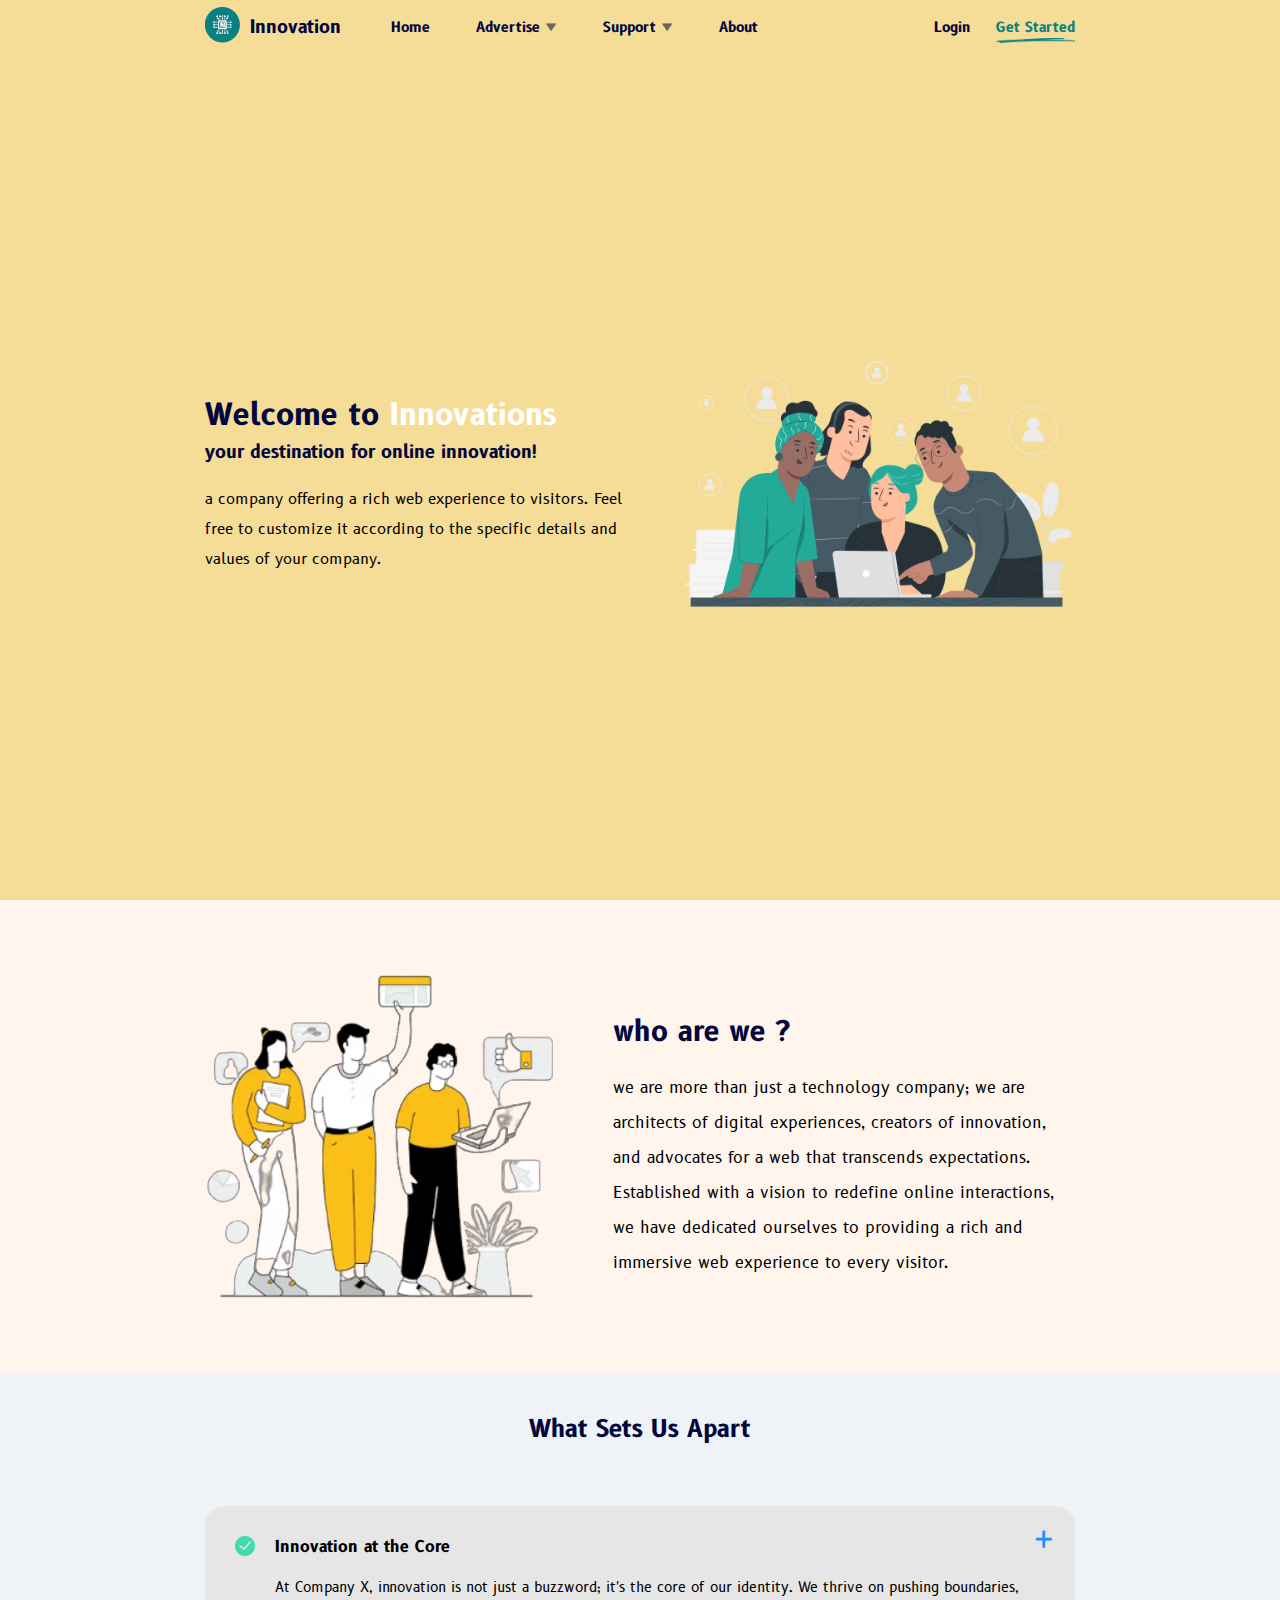
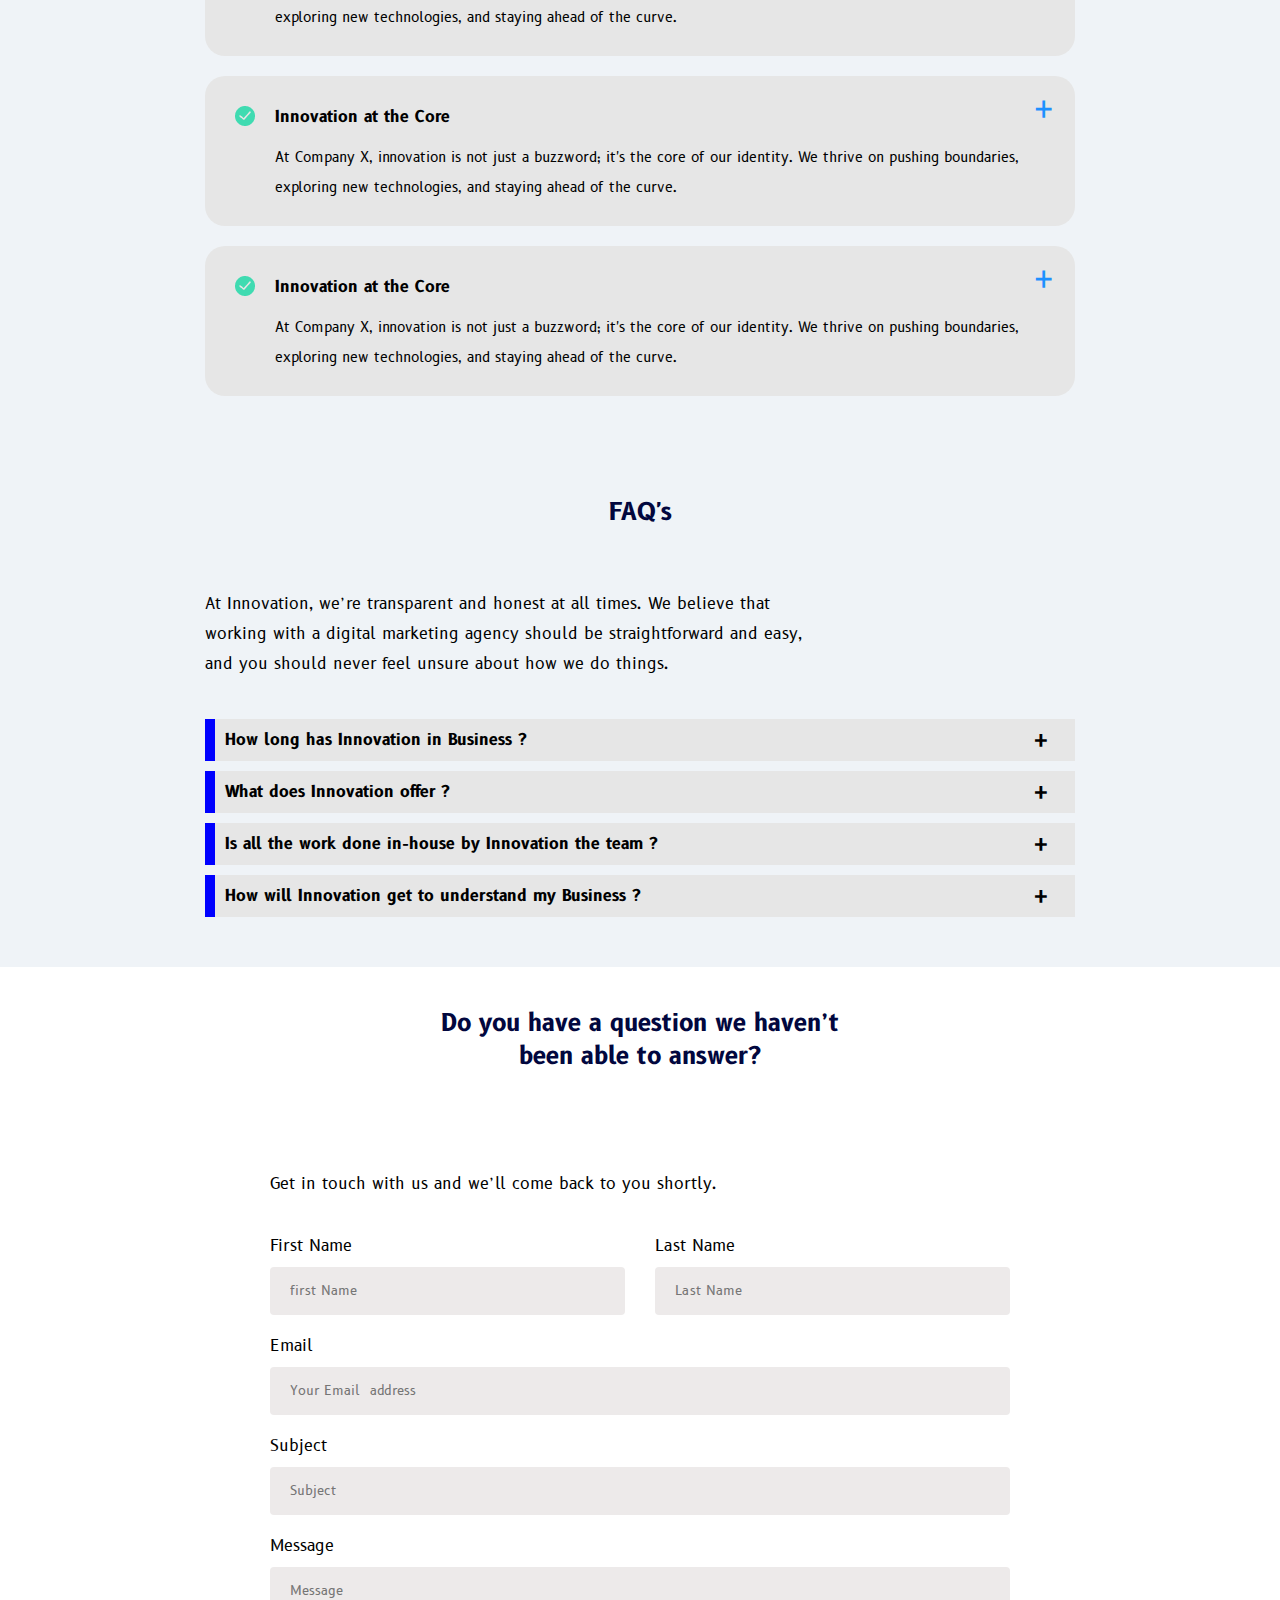
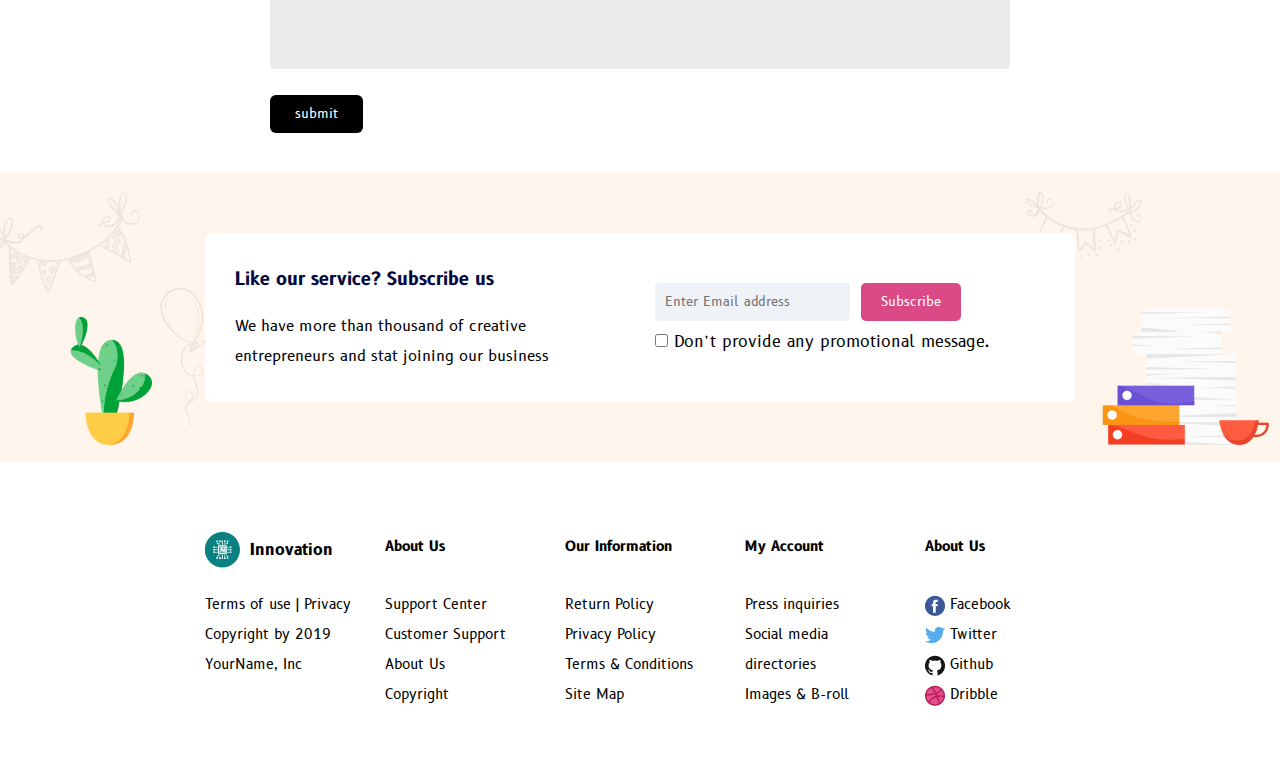
==== commit de5de949: "version finale" ====
--- a/about/about.html
+++ b/about/about.html
@@ -7,40 +7,58 @@
     <title>About Page</title>
 
     <link rel="shortcut icon" href="../images/logo.webP" type="image/x-icon">
-    <link rel="stylesheet" href="./about.css">
     
     <!-- file of repetitive propertises  -->
     <link rel="stylesheet" href="../main.css">
+
+    <link rel="stylesheet" href="./about.css">
+
+    <!-- file js -->
+    <script src="../main.js" defer></script>
+    <script src="./about.js" defer></script>
 
 </head>
 <body>
   <header class="header">
     <nav class="navbar">
-      <a href="../index.html" class="logo">
-        <img src="../images/logo.webP" alt="logo">
-      </a>
+      <a href="../index.html" class="logo"><img src="../images/logo.webP" alt="logo"></a>
       <a href="../index.html" class="logo-title">Innovation</a>
-      <ul>
+      <ul class="ul menu">
         <li><a href="../index.html">Home</a></li>
-        <li><a href="../advertise/advertise.html">Advertise</a></li>
-        <li><a href="../support/support.html">Support</a></li>
+        <li class="advertise"><a>Advertise <img src="../images/arrow_down.webp" alt="arrow down image" width="12px"></a>
+          <ul class="drop-container">
+            <li><a href="../advertise/advertise.html">Advertise</a></li>
+            <li><a href="../advertise/advertise.html">Service 1</a></li>
+            <li><a href="../advertise/advertise.html">service 2</a></li>
+          </ul>
+      </li>
+      <li class="support"><a>Support <img src="../images/arrow_down.webp" alt="arrow down image" width="12px"></a>
+        <ul class="drop-container">
+          <li><a href="../support/support.html">Support</a></li>
+          <li><a href="../support/support.html">Contact Us</a></li>
+          <li><a href="../support/support.html">Address</a></li>
+        </ul>
+      </li>
         <li><a href="../about/about.html">About</a></li>
       </ul>
     </nav>
-    <div class="buttons">
+    <div class="buttons menu">
       <a href="../login/login.html">Login</a>
-      <a href="../index.html">Get Started <img src="../images/line.webP" alt="line" class="line"></a>
+      <a href="../login/login.html">Get Started <img src="../images/line.webP" alt="line" class="line"></a>
     </div>
+    <!-- menu Buttons -->
+    <button class="menu-icon"><img src="../images/menu.webP" alt="menu icon" width="35px"></button>
+    <button class="close-icon menu"><img src="../images/close.webP" alt="menu icon" width="25px"></button>
   </header>
     <!-- Hero section -->
     <section class="hero">
         <div class="left">
             <h1>Welcome to <span>Innovations</span></h1>
             <h3>your destination for online innovation!</h3>
-            <p>a company offering a rich web experience to visitors. Feel free to customize it according to the specific details and values of your company.</p>
+            <p class="parag">a company offering a rich web experience to visitors. Feel free to customize it according to the specific details and values of your company.</p>
         </div>
         <div class="right">
-            <img src="../about/about-images/background-1.webP" alt="hero image">
+            <img src="../about/about-images/Collab-pana.png" alt="hero image">
         </div>
     </section>
     
@@ -49,37 +67,153 @@
             <img src="../about/about-images/background-2.webP" alt="about us">
             <div class="right">
                 <h3>who  are we ?</h3>
-                <p> we are more than just a technology company; we are architects of digital experiences, creators of innovation, and advocates for a web that transcends expectations. Established with a vision to redefine online interactions, we have dedicated ourselves to providing a rich and immersive web experience to every visitor.</p>
+                <p> we are more than just a technology company; we are architects of digital experiences,
+                   creators of innovation, and advocates for a web that transcends expectations.
+                    Established with a vision to redefine online interactions,
+                     we have dedicated ourselves to providing a rich and immersive web experience to every visitor.</p>
             </div>
+            
     </section>
 
     <!-- What Sets Us Apart -->
     <section class="sets main-pad">
         <h3>What Sets Us Apart</h3>
+
         <div class="row">
-            <img src="../images/check.webP" alt="check icon">
-            <div>
-                <h4>Innovation at the Core</h4>
-                 <p>At Company X, innovation is not just a buzzword; it's the core of our identity. We thrive on pushing boundaries, exploring new technologies, and staying ahead of the curve. Our team of skilled professionals is passionate about crafting solutions that go beyond the ordinary.</p>
-            </div>
-        </div>
-
+          <input type="checkbox" name="checkbox" id="first" class="input">
+          <label for="first" class="row-label">+</label>
+          <img src="../images/check.webP" alt="check icon">
+          <div class="content">
+              <h4>Innovation at the Core</h4>
+                <p> 
+                  At Company X, innovation is not just a buzzword; it's the core of our identity. 
+                  We thrive on pushing boundaries, exploring new technologies, and staying ahead of the curve.
+                  <p>
+                    Our team of skilled professionals is passionate about crafting solutions that go beyond the ordinary.
+                    At Company X, innovation is not just a buzzword; innovation is not just a buzzword; it's the core of our identity.
+                    At Company X, innovation is not just a buzzword; it's the core of our identity. 
+                  </p> 
+                  <p>
+                    Our team of skilled professionals is passionate about crafting solutions that go beyond the ordinary.
+                    We thrive on pushing boundaries, exploring new technologies, and staying ahead of the curve.
+                  </p>
+                </p>
+          </div>
+        </div>
+        
         <div class="row">
-            <img src="../images/check.webP" alt="check icon">
-            <div>
-                <h4>User-Centric Approach</h4>
-                 <p>Every line of code we write, every design we create, is with the end user in mind. We prioritize user experience, ensuring that our digital solutions are not only visually stunning but also intuitive and user-friendly. Your satisfaction is our driving force.</p>
-            </div>
+          <input type="checkbox" name="checkbox" id="second" class="input">
+          <label for="second" class="row-label">+</label>
+          <img src="../images/check.webP" alt="check icon">
+          <div class="content">
+              <h4>Innovation at the Core</h4>
+                <p> 
+                  At Company X, innovation is not just a buzzword; it's the core of our identity. 
+                  We thrive on pushing boundaries, exploring new technologies, and staying ahead of the curve.
+                  <p>
+                    Our team of skilled professionals is passionate about crafting solutions that go beyond the ordinary.
+                    At Company X, innovation is not just a buzzword; innovation is not just a buzzword; it's the core of our identity.
+                    At Company X, innovation is not just a buzzword; it's the core of our identity. 
+                  </p> 
+                  <p>
+                    Our team of skilled professionals is passionate about crafting solutions that go beyond the ordinary.
+                    We thrive on pushing boundaries, exploring new technologies, and staying ahead of the curve.
+                  </p>
+                </p>
+          </div>
         </div>
 
         <div class="row">
-            <img src="../images/check.webP" alt="check icon">
-            <div>
-                <h4>Collaboration and Transparency</h4>
-                 <p>We believe in the power of collaboration. Whether it's working closely with our clients or fostering a culture of teamwork within our organization, collaboration is at the heart of our success. We are transparent in our processes, keeping our clients informed and involved at every stage.</p>
-            </div>
-        </div>
-</section>
+          <input type="checkbox" name="checkbox" id="third" class="input">
+          <label for="third" class="row-label">+</label>
+          <img src="../images/check.webP" alt="check icon">
+          <div class="content">
+              <h4>Innovation at the Core</h4>
+                <p> 
+                At Company X, innovation is not just a buzzword; it's the core of our identity. 
+                We thrive on pushing boundaries, exploring new technologies, and staying ahead of the curve.
+                </p>
+                <p>
+                  Our team of skilled professionals is passionate about crafting solutions that go beyond the ordinary.
+                  At Company X, innovation is not just a buzzword; innovation is not just a buzzword; it's the core of our identity.
+                  At Company X, innovation is not just a buzzword; it's the core of our identity. 
+                </p> 
+                <p>
+                  Our team of skilled professionals is passionate about crafting solutions that go beyond the ordinary.
+                  We thrive on pushing boundaries, exploring new technologies, and staying ahead of the curve.
+                </p>
+          </div>
+        </div>
+    </section>
+    <!-- FAQ section -->
+    <section class="sets main-pad faq">
+      <h3>FAQ's</h3>
+      <p class="discription">At Innovation, we’re transparent and honest at all times.
+      We believe that working with a digital marketing agency should be straightforward and easy,
+      and you should never feel unsure about how we do things.</p>
+      <div class="accordion">
+        <div class="content-box">
+          <div class="label">How long has Innovation in Business ?</div>
+          <div class="content">
+            <p>Our team of skilled professionals is passionate about crafting solutions that go beyond the ordinary.
+            At Company X, innovation is not just a buzzword; innovation is not just a buzzword; it's the core of our identity.
+            At Company X, innovation is not just a buzzword; it's the core of our identity.</p> 
+          </div>
+        </div>
+
+        <div class="content-box">
+          <div class="label">What does Innovation offer ?</div>
+          <div class="content">
+            <p>Our team of skilled professionals is passionate about crafting solutions that go beyond the ordinary.
+            At Company X, innovation is not just a buzzword; innovation is not just a buzzword; it's the core of our identity.
+            At Company X, innovation is not just a buzzword; it's the core of our identity.</p> 
+          </div>
+        </div>
+
+        <div class="content-box">
+          <div class="label">Is all the work done in-house by Innovation the team ?</div>
+          <div class="content">
+            <p>Our team of skilled professionals is passionate about crafting solutions that go beyond the ordinary.
+            At Company X, innovation is not just a buzzword; innovation is not just a buzzword; it's the core of our identity.
+            At Company X, innovation is not just a buzzword; it's the core of our identity.</p> 
+          </div>
+        </div>
+
+        <div class="content-box">
+          <div class="label">How will Innovation get to understand my Business ?</div>
+          <div class="content">
+            <p>Our team of skilled professionals is passionate about crafting solutions that go beyond the ordinary.
+            At Company X, innovation is not just a buzzword; innovation is not just a buzzword; it's the core of our identity.
+            At Company X, innovation is not just a buzzword; it's the core of our identity.</p> 
+          </div>
+        </div>
+      </div>
+  </section>
+
+  <!-- FAQ's contact section -->
+  <section class="contact main-pad" id="contact">
+    <h3>Do you have a question we haven’t been able to answer?</h3>
+    <p>Get in touch with us and we’ll come back to you shortly.</p>
+    <form>
+      <div class="user-name">
+        <div>
+          <label for="first-name">First Name</label><br>
+          <input type="text" id="first-name" placeholder="first Name">
+        </div>
+        <div>
+          <label for="last-name">Last Name</label><br>
+          <input type="text" id="last-name" placeholder="Last Name">
+        </div>
+      </div>
+      <label for="email"></label>Email<br>
+      <input type="text" id="email" placeholder="Your Email  address ">
+      <label for="subject"></label>Subject<br>
+      <input type="text" id="subject" placeholder="Subject">
+      <label for="message"></label>Message<br>
+      <textarea cols="30" rows="4" id="message" placeholder="Message" style="resize: none;"></textarea>
+      <button type="submit">submit</button>
+    </form>
+  </section>
 
 <!-- Subscription section -->
 <section class="subscription">
@@ -95,7 +229,8 @@
       <form>
         <input type="text" placeholder="Enter Email address" class="email">
         <button>Subscribe</button><br>
-        <input type="checkbox"><span>Don’t provide any promotional message.</span>
+        <input type="checkbox" id="checkbox" />
+        <label for="checkbox"> Don’t provide any promotional message.</label>
       </form>
     </div>
   </div>
@@ -106,6 +241,7 @@
   <div class="container team">
       <div class="col-1">
         <a href="../index.html"><img src="../images/logo.webP" alt="logo" class="logo">Innovation</a>
+        <p>a company offering a rich web experience to visitors.</p>
         <a href="../index.html">Terms of use | Privacy</a>
         <a href="../index.html">Copyright by 2019 YourName, Inc</a>
       </div>
--- a/main.css
+++ b/main.css
@@ -33,9 +33,9 @@
     padding: 5px 16%;
     background-color: var(--background-color-1);
     position: fixed;
+    top: 0;
     z-index: 1000;
 }
-
 header a{
     color: var(--heading-color);
     font-size: 14px;
@@ -58,24 +58,43 @@
     padding: 0 30px 0 10px;
 }
 .navbar ul{
-    padding-right: 20px;
+    padding-right: 30px;
 }
 .navbar ul li{
     display: inline-block;
-    padding-left: 35px;
+    padding: 0 20px;
     position: relative;
 } 
-.navbar ul li:nth-child(2)::after, .navbar ul li:nth-child(3)::after{
-    content: "";
+
+.advertise, .support{
+    position: relative;
+}
+ .drop-container{
     position: absolute;
-    top: 5px;
-    right: -15px;
-    border-width: 5px;
-    border-style: solid;
-    border-color: #000 transparent transparent;
-}
+    width: 120px;
+    top: 25px;
+    right: 0;
+    padding: 10px;
+    background-color: rgb(249, 249, 249);
+    display: none;
+}
+.drop-container li{
+    padding: 0 !important;
+    width: 100%;
+}
+.drop-container li a{
+    display: block;
+    min-width: 100%;
+    padding-block: 5px;
+}
+@media only screen and (max-width: 768px) {
+    
+} 
 .navbar ul li a:hover, .buttons a:first-child:hover{
     color: var(--second-color);
+}
+.navbar ul .advertise:hover .drop-container, .navbar ul .support:hover .drop-container{
+    display: block;
 }
 .buttons a:nth-child(2){
     margin-left: 20px;
@@ -89,7 +108,8 @@
     bottom: -6px;
     left: 0;
 }
-.meni-bar{
+/* menu icons */
+.menu-icon, .close-icon{
     display: none;
 }
 
@@ -171,6 +191,9 @@
     margin-top: -2px;
     padding-bottom: 20px;
 }
+footer .col-1 p{
+    display: none;
+}
 footer .container .logo{
     padding-right: 10px;
     width: 45px;
@@ -192,16 +215,76 @@
         padding: 40px 6%;
     }
     header{
-        padding: 5px 4%; 
-    }
-    .navbar ul, .buttons, .close{
-        display: none;
-    }
-    .meni-bar{
+        padding: 10px 4%; 
+    }
+    .ul{
+        max-width: 55vw;
+        height: 100vh;
+        position: absolute;
+        top: 0;
+        right: -60%;
+        text-align: center;
+        padding-top: 100px;
+        background-color: #fff;
+        transition: right 1s ease;
+    }
+    .navbar ul li{
+        width: 100%;
+        margin: 35px auto;
+    }
+    .buttons a{
+        display: block;
+        padding: 10px 30px;
+        text-align: center;
+    }
+    .buttons{
+        position: absolute;
+        height: 100vh;
+        top: 500px;
+        right: -60%; 
+        transition: right 1s ease;
+    }
+    .buttons a:nth-child(2){
+        margin-top: 10px;
+        color: #000;
+    }
+    .buttons a .line{
+        width: 70px;
+        margin-bottom: 5px;
+        margin-left: 30px;
+    }
+    .navbar ul li:nth-child(2)::after, .navbar ul li:nth-child(3)::after{
+        top: 7px;
+        right: 16%;
+    }
+    .menu-icon{
         display: block;
         background: transparent;
         border: none;
     }
+    .close-icon{
+        display: block;
+        position: absolute;
+        top: 25px;
+        right: -42%;
+        z-index: 100;
+        background-color: transparent;
+        border: none;
+        transition: right 1s ease;
+    }
+    .show-menu{
+        display: block;
+    }
+    .show-menu.ul{
+        right: 0%;
+    }
+    .show-menu.close-icon{
+        right: 42%;
+    }
+    .show-menu.buttons{
+        right: 6%;
+    }
+    
     /* -- Subscription section -- */
     .subscription{
         padding: 20px 0;
@@ -233,10 +316,40 @@
     footer .container{
         flex-wrap: wrap;
     }
-    footer .col-1, .col-2, .col-3, .col-4, .col-5{
+    footer .col-1{
         width: 100%;
     }
-    footer .container h4{
-        padding-bottom: 15px;
-    }
-}
+    .col-2, .col-3, .col-4, .col-5{
+        width: 45%;
+    }
+    footer .container a{
+        display: block;
+        color: #000;
+    }
+    footer .col-1 p{
+        display: block;
+        padding-left: 30px;
+        margin-bottom: 20px;
+    }
+    footer .col-1 a{
+        text-align: center;
+        width: 100%;
+    }
+    /* drop Down */
+    .drop-container{
+        width: 100%;
+        background: none;
+        top: 0;
+        position: absolute;
+        background: #fff;
+        z-index: 100;
+        margin: 45px auto;
+    }
+    .navbar .drop-container li {
+        margin: 10px auto;
+    }
+    .navbar ul {
+        padding-right: 0 ;
+    }
+
+}
--- a/about/about.css
+++ b/about/about.css
@@ -68,6 +68,9 @@
 }
 
 /*-- What Sets Us Apart --*/
+.sets{
+    background-color: #EFF3F7;
+}
 .sets h3{
     font-size: 24px;
     color: var(--heading-color);
@@ -82,12 +85,245 @@
     padding: 30px;
     border-radius: 20px;
     margin-bottom: 20px;
+    position: relative;
+}
+.row .content{
+    max-height: 90px;
+    overflow: hidden;
+    transition: max-height 1s ease;
+}
+.row input[type="checkbox"]{
+    display: none;
+}
+.row label{
+    position: absolute;
+    top: 10px;
+    right: 20px;
+    font-size: 35px;
+    color: #1e90ff;
+    cursor: pointer;
+    transition: transform .5s ease;
+}
+.row input[type="checkbox"]:checked + label{
+    transform: rotate(47deg);
+}
+.row input[type="checkbox"]:checked + label + img + .content{
+    max-height: 540px;
 }
 .sets .row img{
-    width: 80px;
+    width: 40px;
     margin-right: 20px;
 }
 .sets .row p{
     padding-top: 15px;
     line-height: 30px;
-}
+    font-size: 14px;
+}
+
+/* FAQ's section */
+.faq .discription{
+    width: 70%;
+    padding-bottom: 30px;
+    line-height: 30px;
+}
+.accordion{
+    max-width: 100%;
+}
+.accordion .content-box{
+    position: relative;
+    margin: 10px 0;
+}
+.accordion .content-box .label{
+    position: relative;
+    padding: 10px 20px;
+    font-weight: 600;
+    background-color: #E6E6E6;
+    cursor: pointer;
+}
+.accordion .label::after{
+    content: '';
+    position: absolute;
+    width: 10px;
+    height: 100%;
+    top: 0;
+    left: 0;
+    background-color: #0000ff;
+}
+.accordion .label::before{
+    content: '+';
+    position: absolute;
+    top: 50%;
+    right: 3%;
+    transform: translateY(-50%);
+    font-size: 25px;
+}
+.accordion .content-box .content{
+    position: relative;
+    background-color: #fff;
+    height: 0;
+    overflow: hidden;
+    transition: all 0.5s ease;
+}
+.accordion .content-box .content p{
+    line-height: 35px;
+}
+.accordion .content-box.active .content{
+    height: 150px;
+    padding: 20px;
+}
+.accordion .content-box.active .label::before{
+    content: '-';
+}
+
+/* -- contact section -- */
+.contact h3, .contact h4{
+    text-align: center;
+    color: var(--heading-color);
+}
+.contact h3{
+    font-size: 24px;
+    width: 50%;
+    margin: 0 auto 60px;
+}
+.contact h4{
+    padding: 5px 0 40px;
+    font-size: 18px;
+}
+.contact form{
+    width: 85%;
+    margin: auto;
+}
+.contact p{
+    font-size: 16px;
+    padding-top: 40px;
+    width: 85%;
+    margin: 40px auto;
+}
+.contact form input, textarea{
+    width: 100%;
+    background-color: #EDEAEA;
+    padding: 15px 20px;
+    margin: 10px 0 20px;
+    border-radius: 4px;
+    border: none;
+    outline: none;
+}
+.contact form .user-name{
+    display: flex;
+    justify-content: space-between;
+    gap: 30px;
+}
+.contact form .user-name div{
+    width: 50%;
+}
+.contact form button{
+    padding: 10px 25px;
+    border: none;
+    border-radius: 6px;
+    background-color: #000;
+    color: #fff;
+    cursor: pointer;
+}
+@media only screen and (max-width: 768px) {
+
+    /*-- hero section -- */
+    .hero{
+       gap: 0;
+       padding: 70px 6% 0;
+       flex-wrap: wrap;
+    }
+    .main-pad{
+        padding: 20px 6%;
+    }
+    .left{
+        flex-basis: 100%;
+    }
+    .hero .left h1{
+        padding-top: 50px;
+        margin-bottom: 10px;
+        font-size: 28px;
+        color: var(--heading-color);
+        line-height: 30px;
+    }
+    .hero .left h3{
+        font-size: 28px;
+    }
+    .hero .left p{
+        line-height: 30px;
+        margin-bottom: 10px;
+        font-size: 14px;
+    }
+    .hero .right{
+        flex-basis: 70%;
+        margin-top: -60px;
+    }
+    .hero .right img{
+        flex-basis: 100%;
+    }
+    /*-- who are we section --*/
+    .about{
+        flex-wrap: wrap;
+    }
+    .about img{
+        width: 100%;
+        order: 2;
+    }
+    .about .right{
+        flex-basis: 100%;
+        margin-left: 0;
+        order: 1;
+    }
+    .about .right h3{
+        font-size: 22px;
+        text-align: center;
+    }
+    .about .right p{
+        font-size: 14px;
+        line-height: 35px;
+    }
+
+    /*-- What Sets Us Apart --*/
+    .sets h3{
+        font-size: 22px;
+    }
+    .sets .row{
+        margin-bottom: 20px;
+    }
+    /* FAQ's section */
+
+    .accordion .content-box .label {
+        font-size: 14px;
+    }
+    .accordion .content-box.active .content {
+        height: 269px;
+    }
+    .faq .discription {
+        width: 92%;
+        font-size: 14px;
+    }
+    .accordion .content-box .content p {
+        font-size: 13px;
+    }
+    /* contact section */
+    .contact h3 {
+        font-size: 21px;
+        width: 84%;
+    }
+    .contact form{
+        font-size: 13px;
+        font-weight: 600;
+    }
+    .contact form .user-name{
+        flex-wrap: wrap;
+        gap: 0;
+    }
+    .contact form .user-name div {
+        width: 100%;
+    }
+    .accordion .content-box .label {
+        font-size: 13px;
+    }
+    .contact p {
+        font-size: 14px;
+    }
+}